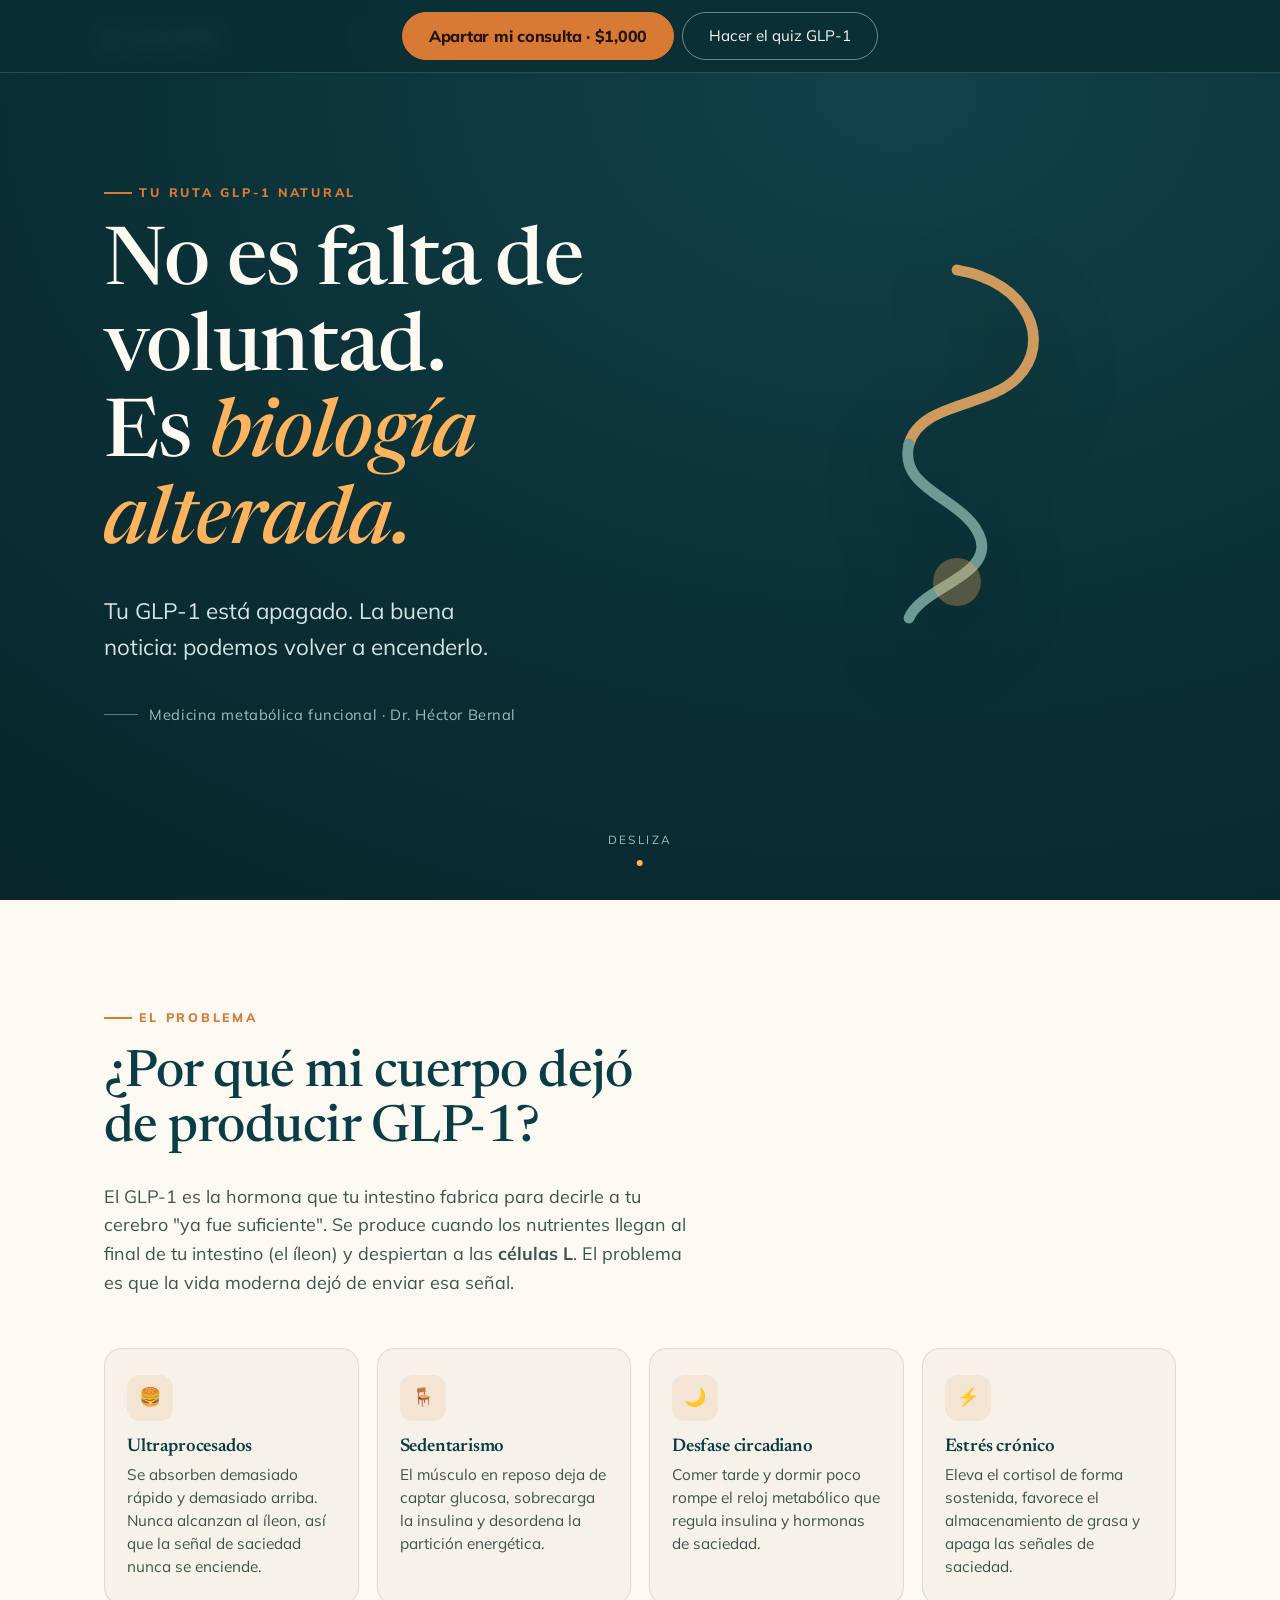
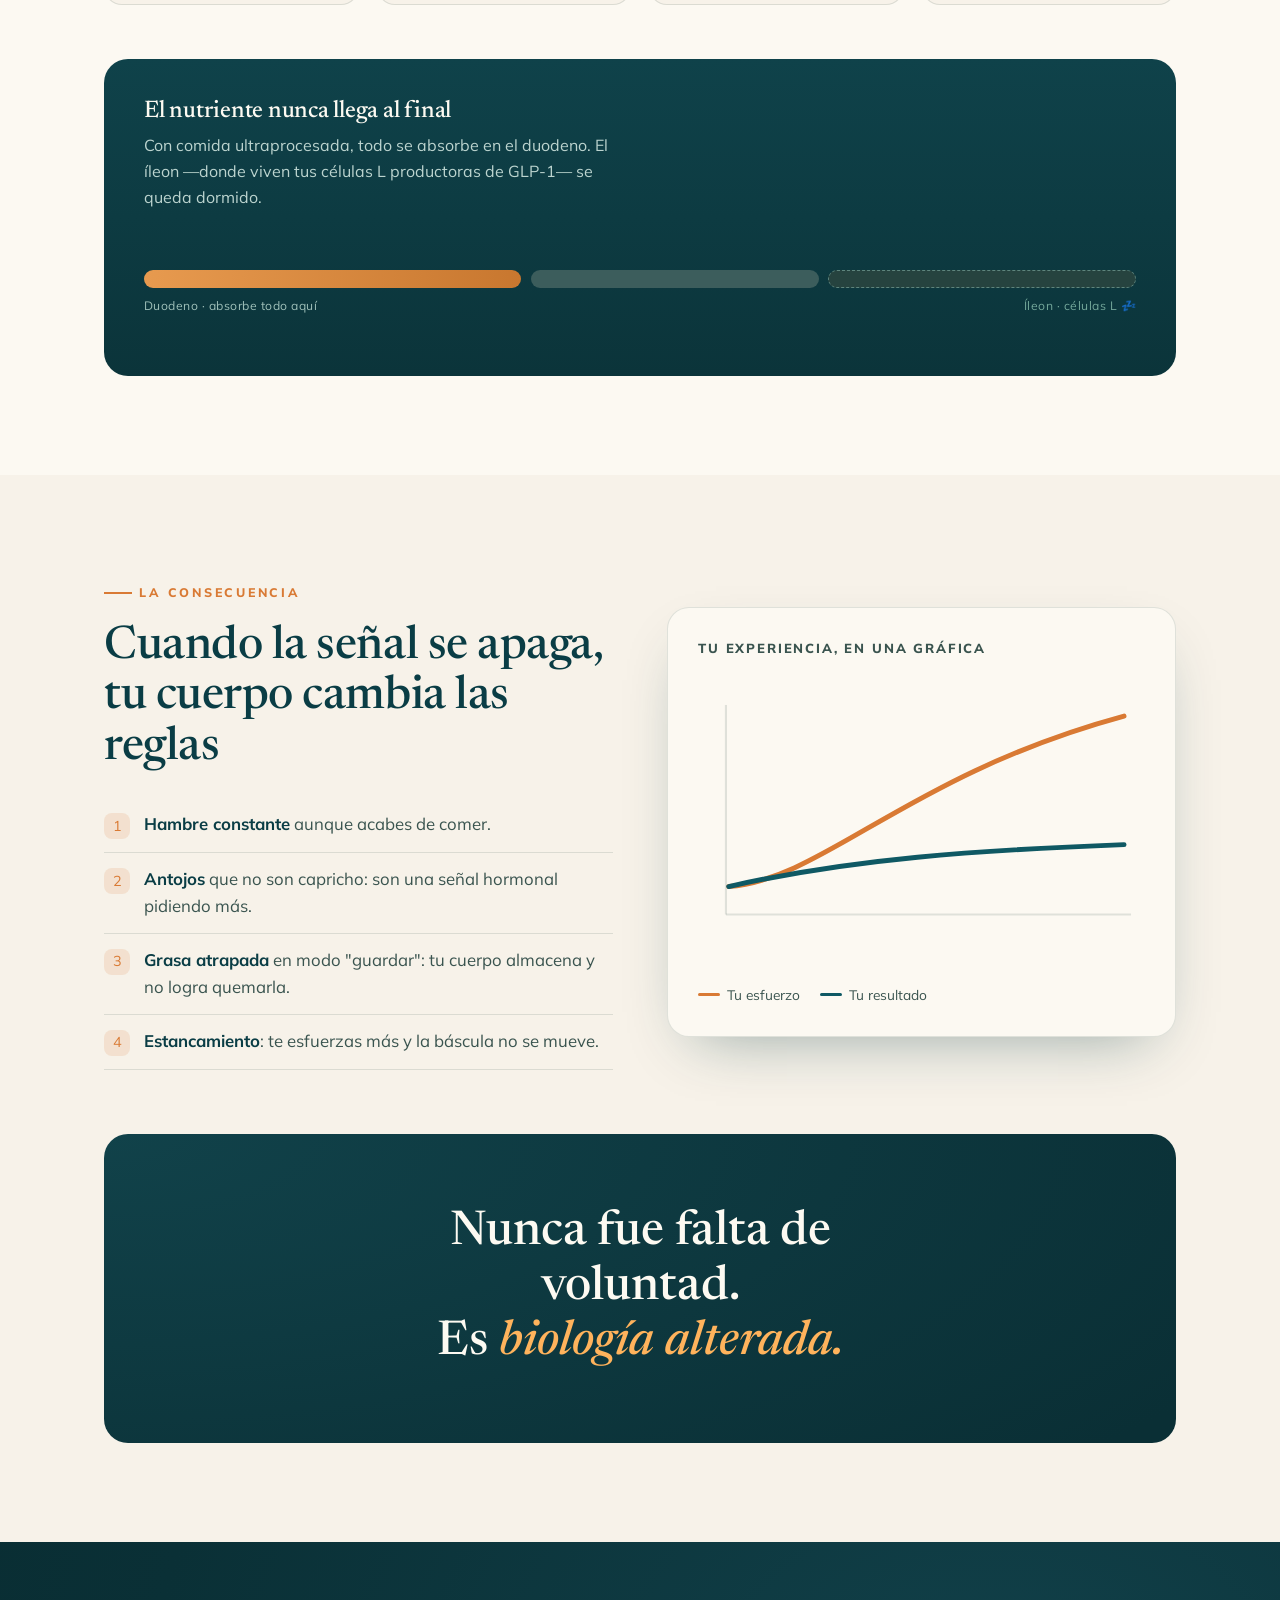
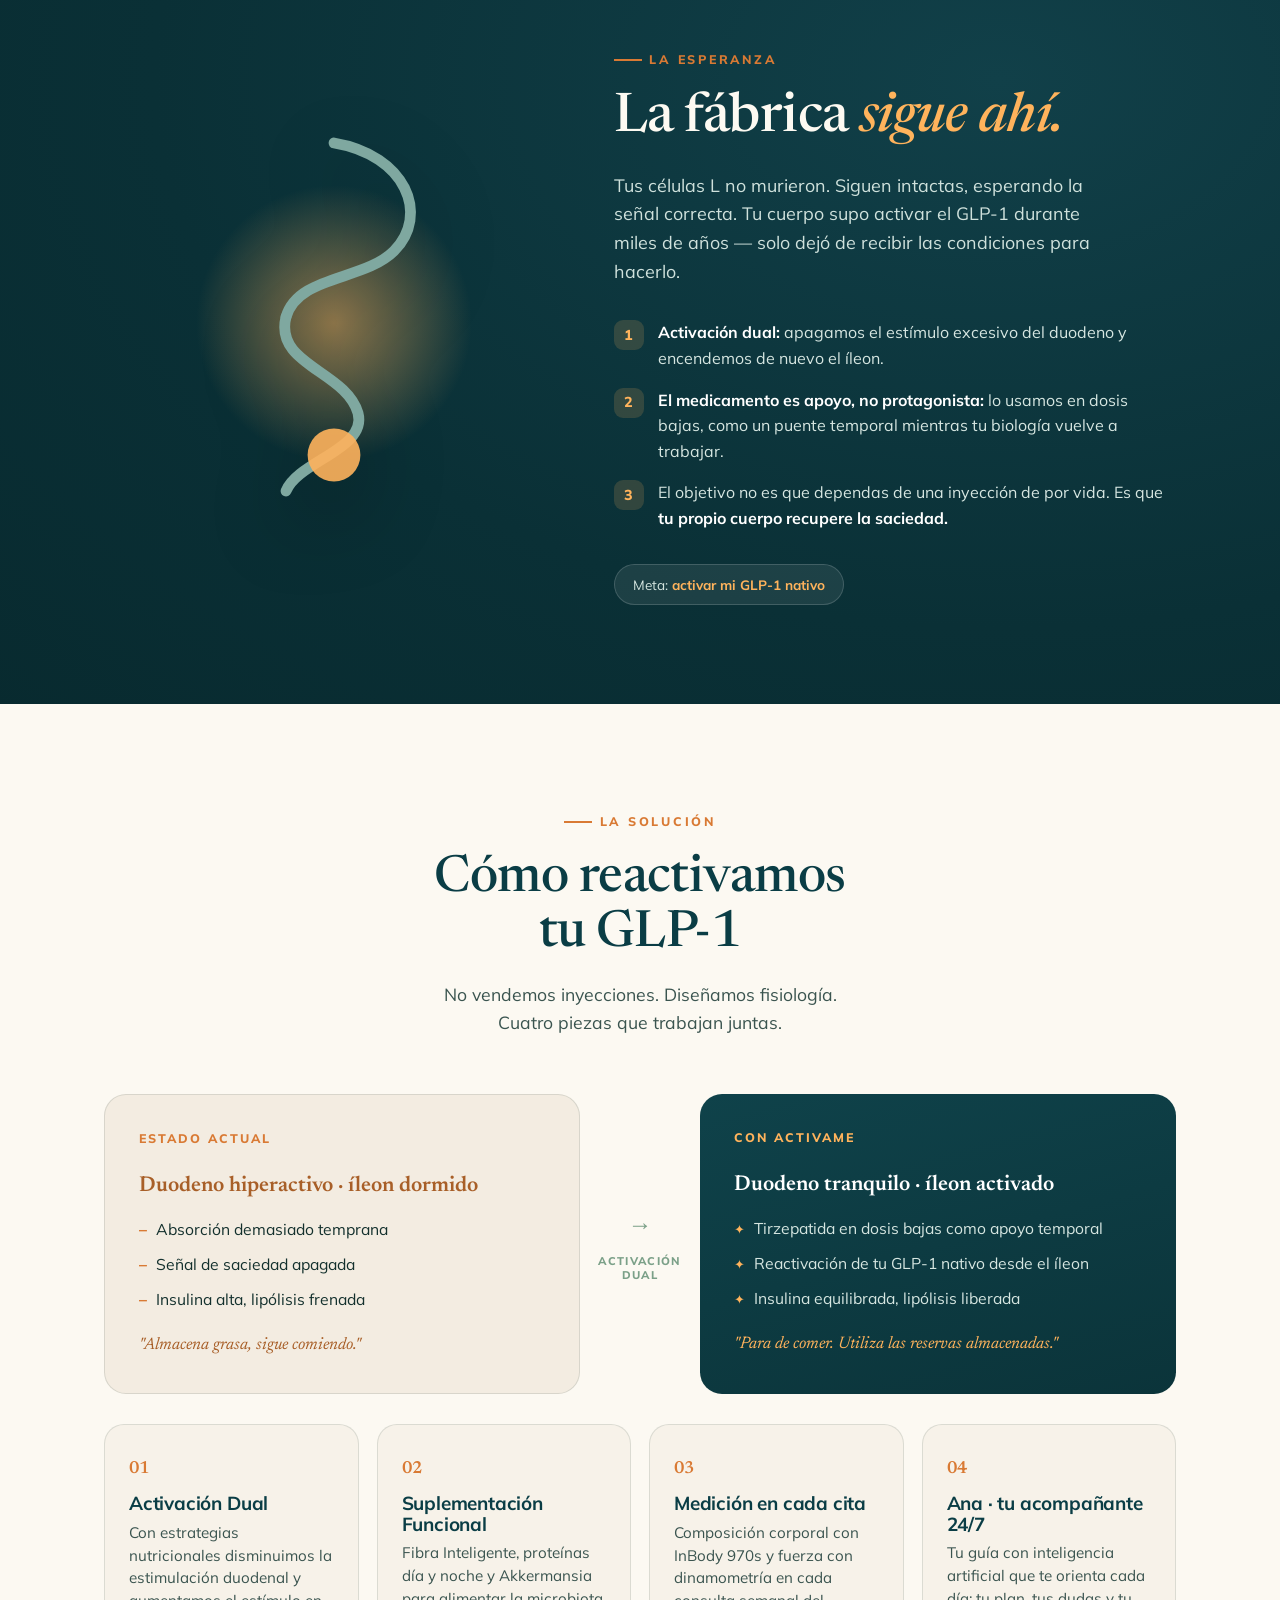
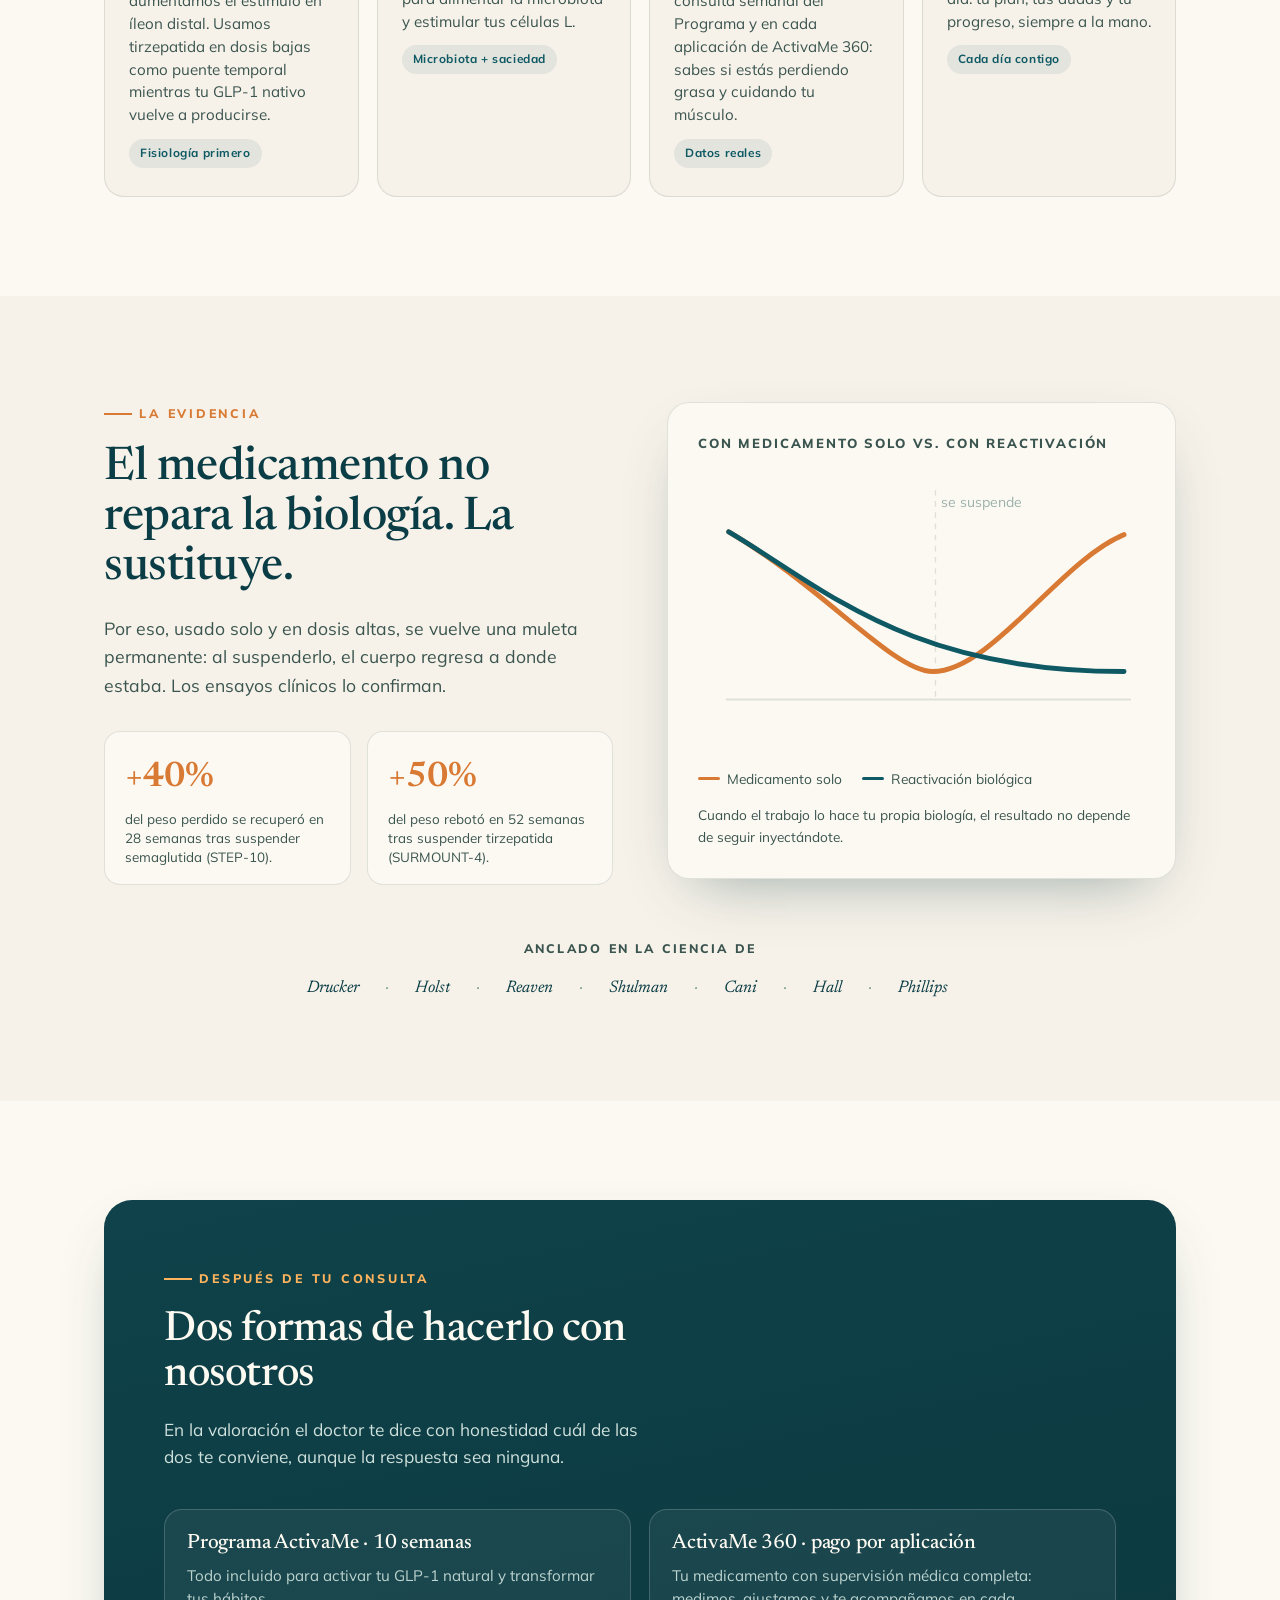
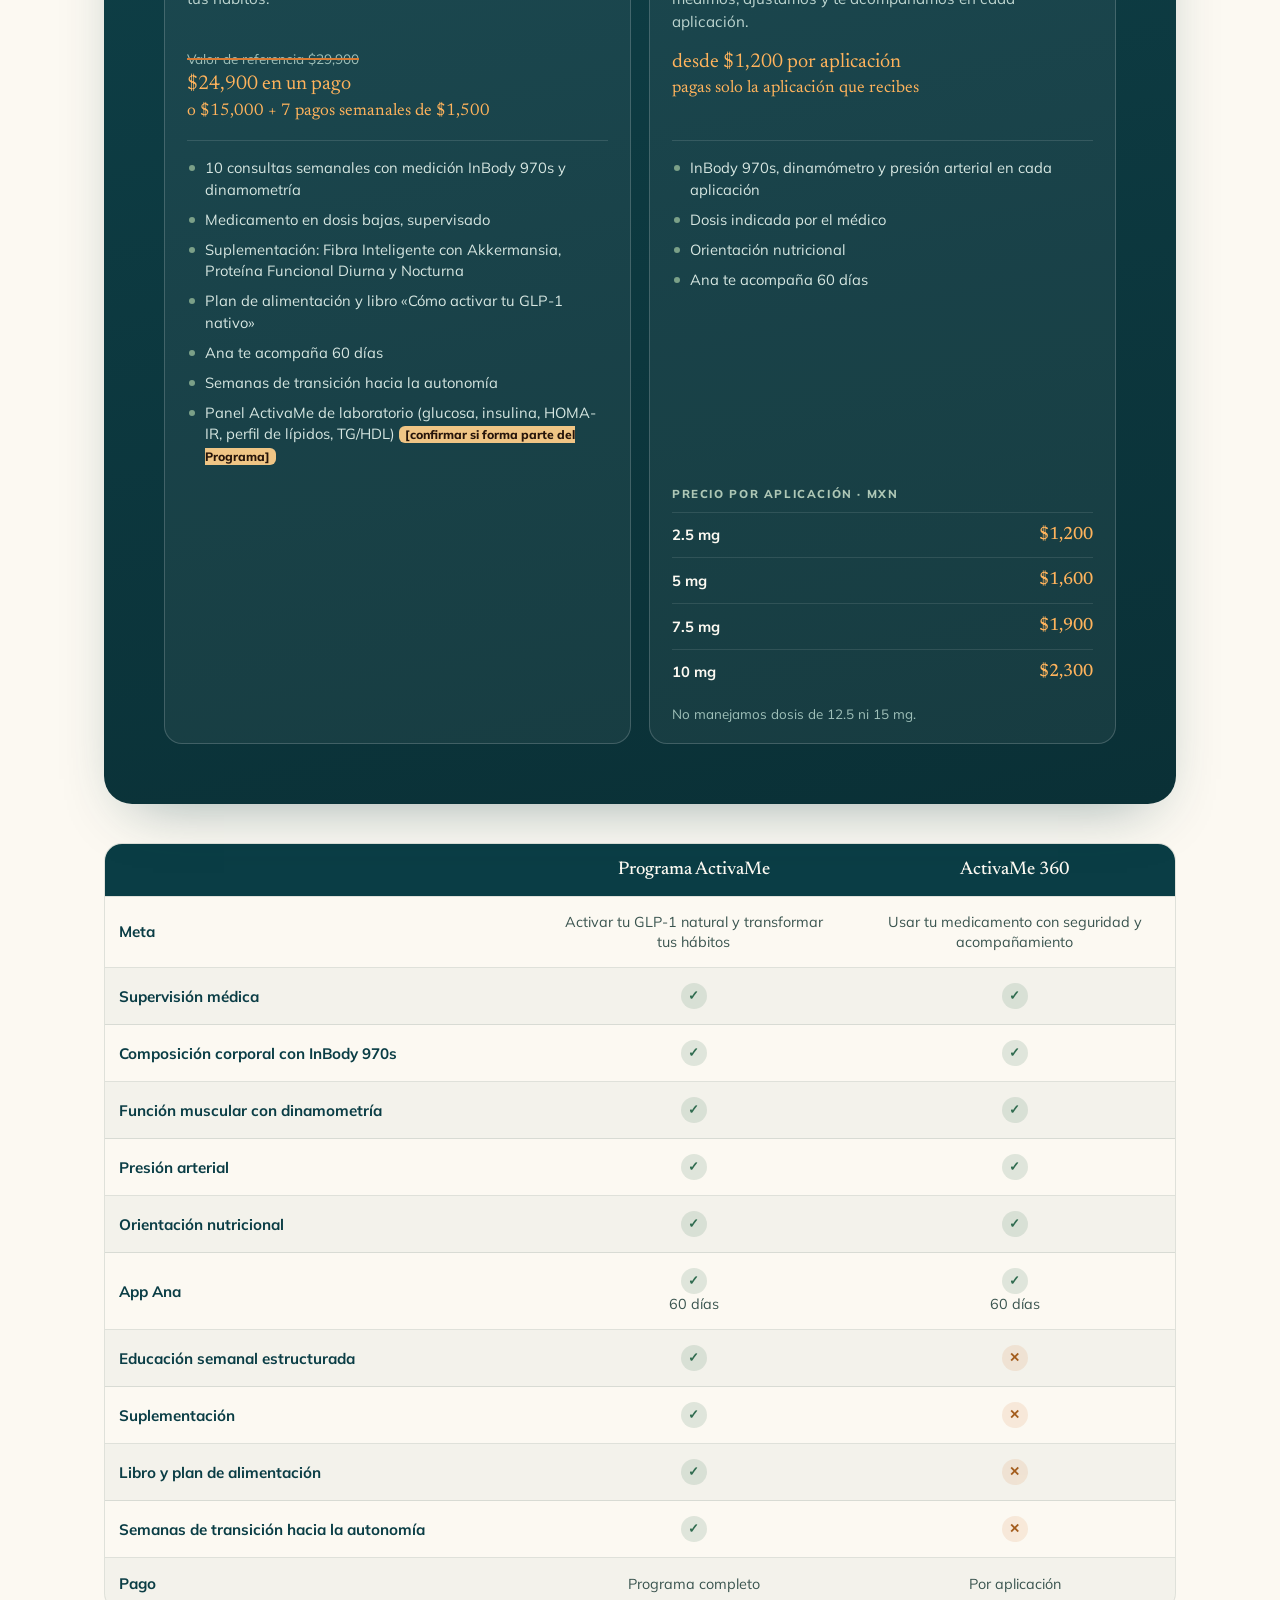
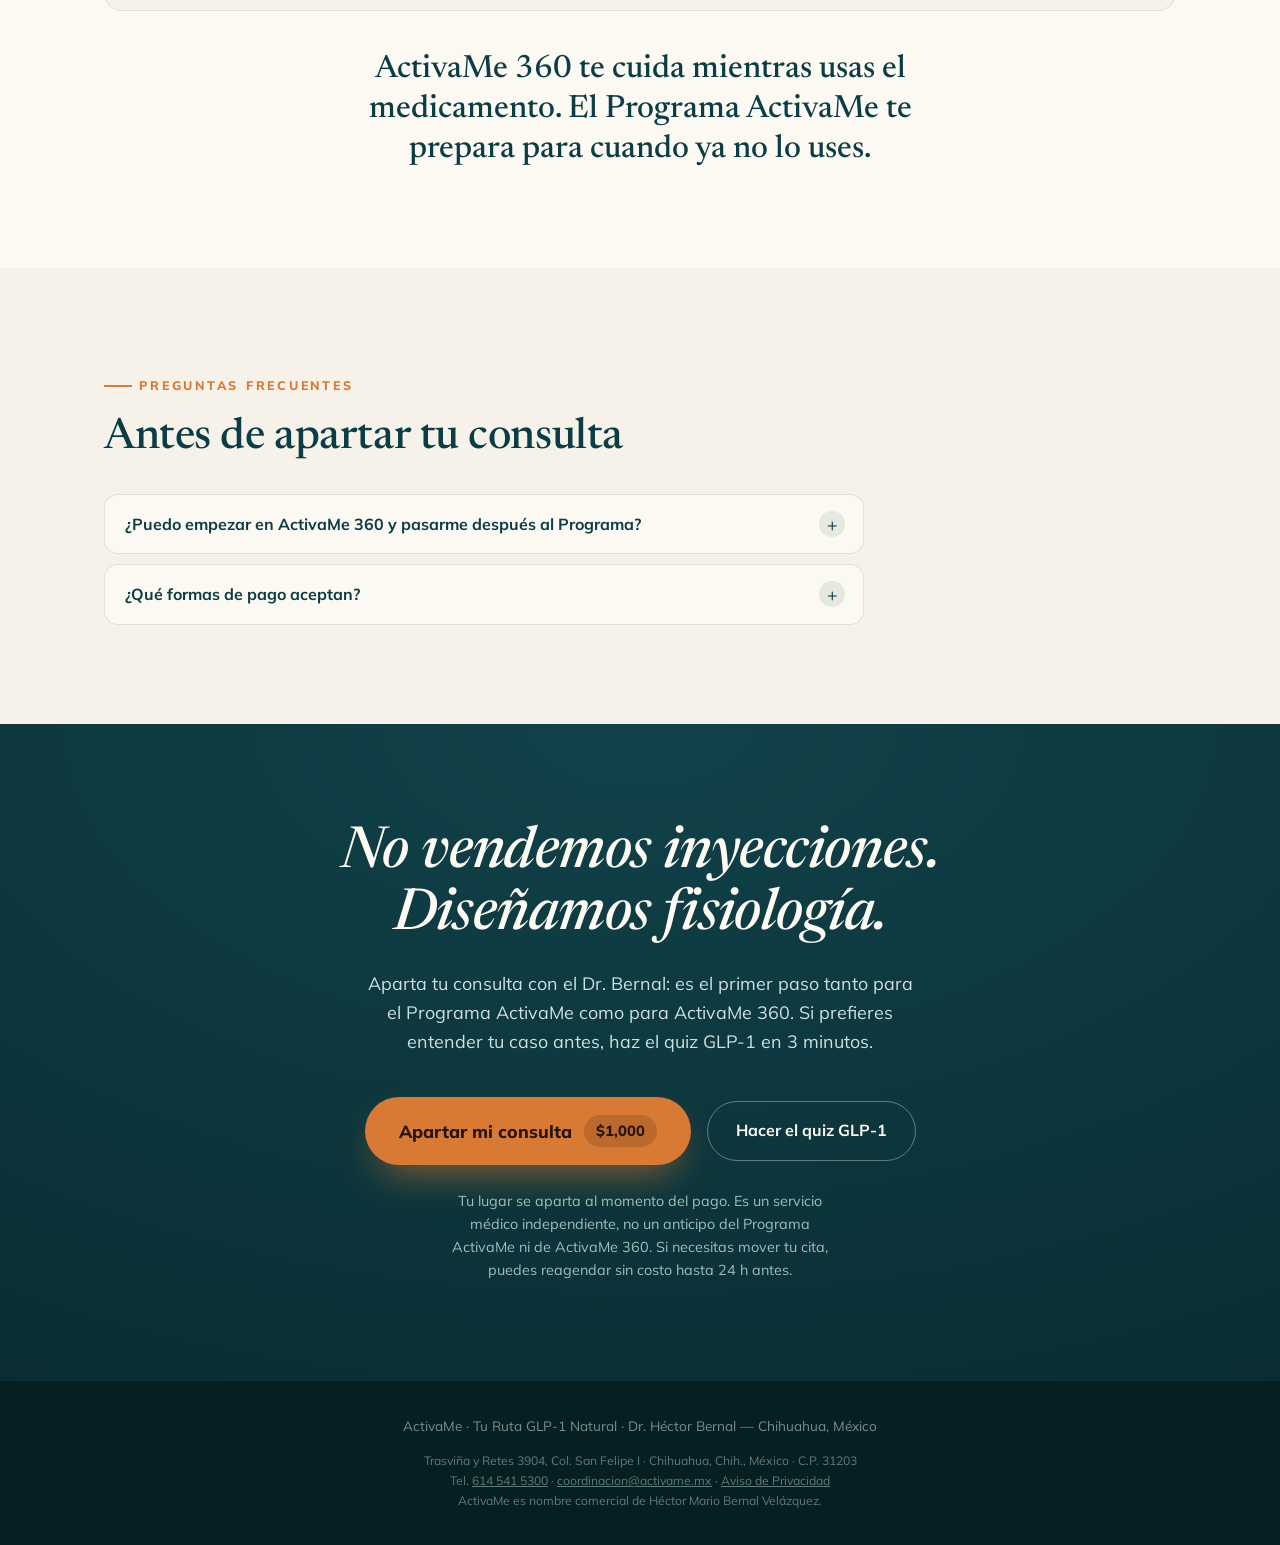
==== consulta/index.html @ c6b2faa6 "Agrega /consulta: landing de pago con las dos formas de hacerlo consulta/index.html es una copia de " ====
<!DOCTYPE html>
<html lang="es-MX">
<head>
<meta charset="UTF-8">
<meta name="viewport" content="width=device-width, initial-scale=1.0">
<title>ActivaMe · Reactiva tu GLP-1 nativo</title>
<meta name="description" content="Tu GLP-1 no está roto, está apagado. Reactivamos tu propia biología de la saciedad con activación dual, suplementación funcional y acompañamiento 24/7.">

<link rel="canonical" href="https://consulta.activame.mx/consulta">

<!-- Open Graph / WhatsApp preview -->
<meta property="og:type" content="website">
<meta property="og:url" content="https://consulta.activame.mx/consulta">
<meta property="og:title" content="ActivaMe · No es falta de voluntad, es biología alterada">
<meta property="og:description" content="Descubre por qué tu cuerpo dejó de producir GLP-1 y cómo reactivarlo. Haz el quiz de 2 minutos y conoce tu patrón metabólico.">
<meta property="og:image" content="https://consulta.activame.mx/og-image.png.png">
<meta property="og:image:width" content="1200">
<meta property="og:image:height" content="630">
<meta property="og:locale" content="es_MX">
<meta name="twitter:card" content="summary_large_image">
<meta name="twitter:title" content="ActivaMe · No es falta de voluntad, es biología alterada">
<meta name="twitter:description" content="Descubre por qué tu cuerpo dejó de producir GLP-1 y cómo reactivarlo.">
<meta name="twitter:image" content="https://consulta.activame.mx/og-image.png.png">

<link rel="preconnect" href="https://fonts.googleapis.com">
<link rel="preconnect" href="https://fonts.gstatic.com" crossorigin>
<!-- Fuentes sin bloquear el primer render (igual que /programa y /programas).
     display=swap + fallback de sistema mientras llegan. -->
<link rel="preload" as="style" href="https://fonts.googleapis.com/css2?family=Newsreader:ital,opsz,wght@0,6..72,400;0,6..72,500;0,6..72,600;1,6..72,400;1,6..72,500&amp;family=Mulish:wght@400;500;600;700;800&amp;display=swap">
<link rel="stylesheet" href="https://fonts.googleapis.com/css2?family=Newsreader:ital,opsz,wght@0,6..72,400;0,6..72,500;0,6..72,600;1,6..72,400;1,6..72,500&amp;family=Mulish:wght@400;500;600;700;800&amp;display=swap" media="print" onload="this.media='all'">
<noscript><link rel="stylesheet" href="https://fonts.googleapis.com/css2?family=Newsreader:ital,opsz,wght@0,6..72,400;0,6..72,500;0,6..72,600;1,6..72,400;1,6..72,500&amp;family=Mulish:wght@400;500;600;700;800&amp;display=swap"></noscript>
<link rel="icon" href="data:image/svg+xml,%3Csvg xmlns='http://www.w3.org/2000/svg' viewBox='0 0 32 32'%3E%3Crect width='32' height='32' rx='8' fill='%230a3d45'/%3E%3Ccircle cx='16' cy='16' r='6' fill='%237ba088'/%3E%3C/svg%3E">
<style>
:root{
  --ink:#13302d;
  --ink-soft:#3a544f;
  --teal:#0F5964;
  --teal-deep:#0a3d45;
  --sage:#7ba088;
  --sage-soft:#aec7b6;
  --cream:#f7f2e9;
  --paper:#fcf9f2;
  --amber:#d97a34;
  --amber-soft:#f0c585;
  --amber-glow:#ffb35c;
  --dim:#9bb0ab;
  --line:rgba(19,48,45,.12);
  --shadow:0 24px 60px -28px rgba(13,61,69,.45);
  --maxw:1120px;
}
*{margin:0;padding:0;box-sizing:border-box}
html{scroll-behavior:smooth}
body{
  font-family:'Mulish',-apple-system,sans-serif;
  background:var(--paper);
  color:var(--ink);
  line-height:1.6;
  font-size:18px;
  -webkit-font-smoothing:antialiased;
  overflow-x:hidden;
}
h1,h2,h3,.display{font-family:'Newsreader',Georgia,serif;font-weight:500;line-height:1.08;letter-spacing:-.01em}
.wrap{max-width:var(--maxw);margin:0 auto;padding:0 24px}
.eyebrow{
  font-size:.78rem;font-weight:800;letter-spacing:.22em;text-transform:uppercase;
  color:var(--amber);display:inline-flex;align-items:center;gap:.6em;margin-bottom:1.2rem;
}
.eyebrow::before{content:"";width:28px;height:2px;background:var(--amber);display:inline-block}
section{position:relative;padding:clamp(70px,11vh,140px) 0}

/* ---------- top bar ---------- */
.topbar{position:absolute;top:0;left:0;right:0;z-index:20;padding:22px 0}
.brand{font-family:'Newsreader',serif;font-weight:600;font-size:1.35rem;color:var(--cream);letter-spacing:-.02em;display:flex;align-items:center;gap:.55rem}
.brand .pin{width:14px;height:14px;border-radius:50% 50% 50% 0;background:var(--sage);transform:rotate(-45deg);box-shadow:0 0 0 4px rgba(123,160,136,.25)}

/* ---------- HERO (module 0) ---------- */
.hero{
  min-height:100vh;display:flex;align-items:center;
  background:radial-gradient(120% 120% at 70% 10%,#11424a 0%,#0a2f35 55%,#08252a 100%);
  color:var(--cream);overflow:hidden;
}
.hero .wrap{display:grid;grid-template-columns:1.15fr .85fr;gap:40px;align-items:center;position:relative;z-index:2}
.hero h1{font-size:clamp(2.7rem,6.4vw,5rem);color:#fdfaf2}
.hero h1 em{font-style:italic;color:var(--amber-glow)}
.hero .lead{margin-top:1.6rem;font-size:clamp(1.05rem,2.2vw,1.4rem);color:#d7e4e0;max-width:30ch;font-weight:400}
.hero .micro{margin-top:2.4rem;font-size:.92rem;letter-spacing:.04em;color:#9fc0b9;display:flex;align-items:center;gap:.7rem}
.hero .micro::before{content:"";width:34px;height:1px;background:#5a8079}
.hero-art{position:relative;height:min(70vh,520px);display:flex;align-items:center;justify-content:center}
.scroll-cue{position:absolute;bottom:34px;left:50%;transform:translateX(-50%);z-index:3;color:#9fc0b9;font-size:.74rem;letter-spacing:.2em;text-transform:uppercase;display:flex;flex-direction:column;align-items:center;gap:10px}
.scroll-cue .dot{width:6px;height:6px;border-radius:50%;background:var(--amber-glow);animation:fall 1.8s ease-in-out infinite}
@keyframes fall{0%{transform:translateY(-6px);opacity:0}40%{opacity:1}100%{transform:translateY(14px);opacity:0}}

/* gut illustration */
.gut{width:100%;max-width:360px;filter:drop-shadow(0 30px 40px rgba(0,0,0,.35))}
.gut .organ{fill:none;stroke:#6f9a93;stroke-width:9;stroke-linecap:round}
.gut .duo{stroke:#cf9a5e}
.glow-node{transform-origin:center}
.lamp{animation:dimpulse 3.4s ease-in-out infinite}
@keyframes dimpulse{0%,100%{opacity:.28}50%{opacity:.5}}

/* ---------- generic reveal ---------- */
.reveal{opacity:0;transform:translateY(28px);transition:opacity .9s cubic-bezier(.2,.7,.2,1),transform .9s cubic-bezier(.2,.7,.2,1);transition-delay:var(--d,0s)}
.reveal.visible{opacity:1;transform:none}

/* ---------- PROBLEMA (module 1) ---------- */
.problema{background:var(--paper)}
.problema h2{font-size:clamp(2rem,4.6vw,3.2rem);max-width:18ch;color:var(--teal-deep)}
.problema .body{margin-top:1.5rem;max-width:54ch;color:var(--ink-soft);font-size:1.12rem}
.causes{margin-top:3.2rem;display:grid;grid-template-columns:repeat(4,1fr);gap:18px}
.cause{background:var(--cream);border:1px solid var(--line);border-radius:18px;padding:26px 22px}
.cause .ic{width:46px;height:46px;border-radius:13px;background:rgba(217,122,52,.12);display:grid;place-items:center;margin-bottom:16px}
.cause h3{font-size:1.15rem;font-weight:600;color:var(--teal-deep);margin-bottom:.4rem}
.cause p{font-size:.96rem;color:var(--ink-soft);line-height:1.5}

/* absorption diagram */
.absorb{margin-top:3.4rem;background:linear-gradient(180deg,#0f424a,#0b343a);border-radius:24px;padding:40px;color:var(--cream);overflow:hidden;position:relative}
.absorb h3{color:#fdfaf2;font-size:1.5rem;margin-bottom:.5rem}
.absorb p{color:#bcd4cf;max-width:48ch;font-size:1rem}
.tract{margin-top:30px;position:relative;height:96px}
.tract .seg{position:absolute;top:30px;height:18px;border-radius:10px}
.tract .duo-seg{left:0;width:38%;background:linear-gradient(90deg,#e79a4f,#c8772f)}
.tract .mid-seg{left:39%;width:29%;background:#3c5d5c}
.tract .ile-seg{left:69%;width:31%;background:#26433f;border:1.5px dashed #5e857d}
.tract .tag{position:absolute;top:58px;font-size:.76rem;line-height:1.25;letter-spacing:.04em;color:#9fc0b9}
.tract .tag-duo{left:0;width:36%;text-align:left}
.tract .tag-ile{right:0;width:34%;text-align:right;color:#74a89b}
.food{position:absolute;top:39px;width:13px;height:13px;border-radius:50%;background:var(--amber-glow);transform:translateY(-50%);box-shadow:0 0 12px var(--amber-glow)}
.absorb.visible .food{animation:absorbMove 2.6s ease-in forwards}
@keyframes absorbMove{0%{left:2%;opacity:1}55%{left:32%;opacity:1}75%{left:36%;opacity:.2;transform:translateY(-50%) scale(.4)}100%{left:36%;opacity:0}}
.ile-label{position:absolute;right:0;top:-6px;font-size:.8rem;color:#74a89b}

/* ---------- CONSECUENCIA (module 2) ---------- */
.consecuencia{background:var(--cream)}
.cons-grid{display:grid;grid-template-columns:1fr 1fr;gap:54px;align-items:center}
.cons-list{list-style:none;margin-top:1.6rem}
.cons-list li{display:flex;gap:14px;padding:13px 0;border-bottom:1px solid var(--line);font-size:1.05rem;color:var(--ink-soft)}
.cons-list li b{color:var(--teal-deep);font-weight:700}
.cons-list .mk{flex:0 0 26px;height:26px;border-radius:8px;background:rgba(217,122,52,.14);color:var(--amber);display:grid;place-items:center;font-size:.9rem;margin-top:2px}
.chart-card{background:var(--paper);border:1px solid var(--line);border-radius:22px;padding:30px;box-shadow:var(--shadow)}
.chart-card .ct{font-size:.82rem;letter-spacing:.14em;text-transform:uppercase;color:var(--ink-soft);font-weight:800;margin-bottom:18px}
.legend{display:flex;gap:20px;margin-top:18px;font-size:.86rem}
.legend span{display:flex;align-items:center;gap:7px;color:var(--ink-soft)}
.legend i{width:22px;height:3px;border-radius:2px;display:inline-block}
.path-effort,.path-result{fill:none;stroke-width:3.5;stroke-linecap:round}
.path-effort{stroke:var(--amber)}
.path-result{stroke:var(--teal)}
.draw{stroke-dasharray:520;stroke-dashoffset:520;transition:stroke-dashoffset 1.8s ease}
.visible .draw{stroke-dashoffset:0}
.banner{margin-top:0}
.banner-quote{
  background:radial-gradient(120% 160% at 0% 0%,#11424a,#0a2f35);
  color:#fdfaf2;border-radius:24px;padding:clamp(40px,7vw,72px);text-align:center;margin-top:64px;
}
.banner-quote p{font-family:'Newsreader',serif;font-size:clamp(1.7rem,4.4vw,3rem);font-weight:500;line-height:1.15;max-width:20ch;margin:0 auto}
.banner-quote em{color:var(--amber-glow);font-style:italic}

/* ---------- ESPERANZA (module 3) ---------- */
.esperanza{background:radial-gradient(110% 120% at 78% 18%,#114049 0%,#0a3036 60%,#082a2f 100%);color:var(--cream);overflow:hidden}
.esp-grid{display:grid;grid-template-columns:.9fr 1.1fr;gap:50px;align-items:center}
.esperanza h2{font-size:clamp(2.1rem,5vw,3.4rem);color:#fdfaf2}
.esperanza h2 em{font-style:italic;color:var(--amber-glow)}
.esperanza .p{margin-top:1.4rem;color:#cfe1dc;font-size:1.12rem;max-width:44ch}
.esp-points{margin-top:2.2rem;display:flex;flex-direction:column;gap:16px}
.esp-point{display:flex;gap:14px;align-items:flex-start}
.esp-point .n{flex:0 0 30px;height:30px;border-radius:9px;background:rgba(255,179,92,.16);color:var(--amber-glow);font-weight:800;display:grid;place-items:center;font-size:.9rem}
.esp-point p{color:#dcebe;color:#d6e6e1;font-size:1rem}
.esp-point b{color:#fff}
.lamp-art{position:relative;display:flex;align-items:center;justify-content:center;height:min(58vh,460px)}
.lamp-art .halo{position:absolute;width:300px;height:300px;border-radius:50%;background:radial-gradient(circle,rgba(255,179,92,.55),rgba(255,179,92,0) 65%);opacity:0;transition:opacity 1.6s ease,transform 1.6s ease;transform:scale(.6)}
.esperanza.visible .lamp-art .halo{opacity:1;transform:scale(1)}
.esperanza.visible .gut .lamp{animation:brightpulse 2.6s ease-in-out infinite}
.esperanza .gut .organ{stroke:#7fa8a0}
@keyframes brightpulse{0%,100%{opacity:.7;filter:drop-shadow(0 0 6px var(--amber-glow))}50%{opacity:1;filter:drop-shadow(0 0 20px var(--amber-glow))}}
.tag-dual{display:inline-block;margin-top:2rem;background:rgba(255,255,255,.08);border:1px solid rgba(255,255,255,.16);border-radius:999px;padding:9px 18px;font-size:.85rem;color:#d6e6e1}
.tag-dual b{color:var(--amber-glow)}

/* ---------- SOLUCION (module 4) ---------- */
.solucion{background:var(--paper)}
.sol-head{text-align:center;max-width:40ch;margin:0 auto}
.solucion h2{font-size:clamp(2rem,4.8vw,3.2rem);color:var(--teal-deep)}
.solucion .sub{margin-top:1.1rem;color:var(--ink-soft);font-size:1.1rem}

/* dual panel */
.dual{margin-top:3.6rem;display:grid;grid-template-columns:1fr auto 1fr;gap:18px;align-items:stretch}
.panel{border-radius:22px;padding:34px;position:relative;overflow:hidden}
.panel .state{font-size:.78rem;letter-spacing:.16em;text-transform:uppercase;font-weight:800;margin-bottom:20px}
.panel h4{font-family:'Newsreader',serif;font-size:1.35rem;font-weight:600;margin-bottom:6px}
.panel ul{list-style:none;margin-top:14px;display:flex;flex-direction:column;gap:10px}
.panel li{font-size:.98rem;display:flex;gap:9px;align-items:flex-start}
.panel.now{background:#f3ece1;border:1px solid var(--line)}
.panel.now .state{color:var(--amber)}
.panel.now h4{color:#a85f28}
.panel.now li::before{content:"–";color:var(--amber);font-weight:800}
.panel.now .result{margin-top:20px;font-family:'Newsreader',serif;font-style:italic;font-size:1.05rem;color:#a85f28}
.panel.act{background:linear-gradient(165deg,#0f424a,#0b343a);color:var(--cream)}
.panel.act .state{color:var(--amber-glow)}
.panel.act h4{color:#fff}
.panel.act li{color:#d6e6e1}
.panel.act li::before{content:"✦";color:var(--amber-glow);font-size:.8rem;margin-top:3px}
.panel.act .result{margin-top:20px;font-family:'Newsreader',serif;font-style:italic;font-size:1.05rem;color:var(--amber-glow)}
.bridge{display:flex;flex-direction:column;align-items:center;justify-content:center;gap:10px;min-width:84px}
.bridge .arrow{font-size:1.5rem;color:var(--sage)}
.bridge .lbl{writing-mode:horizontal-tb;font-size:.7rem;letter-spacing:.12em;text-transform:uppercase;color:var(--sage);font-weight:800;text-align:center;line-height:1.3}

/* 4 pillars */
.pillars{margin-top:30px;display:grid;grid-template-columns:repeat(4,1fr);gap:18px}
.pillar{background:var(--cream);border:1px solid var(--line);border-radius:20px;padding:28px 24px;transition:transform .4s ease,box-shadow .4s ease}
.pillar:hover{transform:translateY(-6px);box-shadow:var(--shadow)}
.pillar .num{font-family:'Newsreader',serif;font-size:1.1rem;color:var(--amber);font-weight:600}
.pillar h3{font-size:1.18rem;font-weight:700;color:var(--teal-deep);margin:10px 0 8px;font-family:'Mulish',sans-serif}
.pillar p{font-size:.95rem;color:var(--ink-soft);line-height:1.5}
.pillar .chip{display:inline-block;margin-top:12px;font-size:.74rem;font-weight:700;letter-spacing:.05em;color:var(--teal);background:rgba(15,89,100,.09);border-radius:999px;padding:5px 11px}

/* ---------- EVIDENCIA (module 5) ---------- */
.evidencia{background:var(--cream)}
.ev-grid{display:grid;grid-template-columns:1fr 1fr;gap:54px;align-items:center}
.evidencia h2{font-size:clamp(1.9rem,4.4vw,2.9rem);color:var(--teal-deep);max-width:16ch}
.ev-lead{margin-top:1.3rem;color:var(--ink-soft);font-size:1.1rem;max-width:50ch}
.stats{margin-top:2rem;display:flex;gap:16px;flex-wrap:wrap}
.stat{background:var(--paper);border:1px solid var(--line);border-radius:16px;padding:18px 20px;flex:1;min-width:150px}
.stat .big{font-family:'Newsreader',serif;font-size:2.2rem;font-weight:600;color:var(--amber)}
.stat .lab{font-size:.84rem;color:var(--ink-soft);line-height:1.4;margin-top:4px}
.rebound-card{background:var(--paper);border:1px solid var(--line);border-radius:22px;padding:30px;box-shadow:var(--shadow)}
.rebound-card .ct{font-size:.82rem;letter-spacing:.14em;text-transform:uppercase;color:var(--ink-soft);font-weight:800;margin-bottom:8px}
.rebound-card .note{font-size:.85rem;color:var(--ink-soft);margin-top:14px}
.pillars-sci{margin-top:54px;text-align:center}
.pillars-sci .lbl{font-size:.78rem;letter-spacing:.18em;text-transform:uppercase;color:var(--ink-soft);font-weight:800;margin-bottom:16px}
.names{display:flex;flex-wrap:wrap;gap:10px 26px;justify-content:center}
.names span{font-family:'Newsreader',serif;font-style:italic;font-size:1.05rem;color:var(--teal-deep)}
.names span::after{content:"·";margin-left:26px;color:var(--sage)}
.names span:last-child::after{content:""}

/* ---------- OFERTA (module 5.5) ---------- */
.oferta{background:var(--paper)}
.oferta-card{
  background:linear-gradient(168deg,#0f424a,#0a3036);
  border-radius:28px;padding:clamp(34px,5vw,60px);color:var(--cream);
  box-shadow:var(--shadow);position:relative;overflow:hidden;
}
.oferta-card::before{content:"";position:absolute;top:-40%;right:-10%;width:340px;height:340px;border-radius:50%;background:radial-gradient(circle,rgba(255,179,92,.16),transparent 65%)}
.oferta-head{position:relative;z-index:2;max-width:46ch}
.oferta-head .eyebrow{color:var(--amber-glow)}
.oferta-head .eyebrow::before{background:var(--amber-glow)}
.oferta-card h2{font-size:clamp(1.7rem,4vw,2.6rem);color:#fdfaf2}
.oferta-card .tagline{margin-top:1.1rem;color:#cfe1dc;font-size:1.08rem}
/* Dos formas de hacerlo: tarjetas con la misma estructura que las del hero
   de /programas. Lado a lado comparten filas con subgrid (título,
   descripción, precio, lista, extra) para que cada bloque quede alineado
   con su par. */
.opts{position:relative;z-index:2;margin-top:2.4rem;display:grid;gap:16px}
.opt{display:flex;flex-direction:column;background:rgba(255,255,255,.055);border:1px solid rgba(255,255,255,.18);border-radius:18px;padding:22px 22px 20px}
.opt h3{font-size:1.3rem;color:#fdfaf2;line-height:1.2}
.opt .opt-desc{margin-top:.5rem;font-size:.95rem;color:#bcd4cf;line-height:1.5}
.opt .opt-price{margin-top:1rem;font-family:'Newsreader',serif;font-size:1.25rem;color:var(--amber-glow);line-height:1.25}
.opt .opt-price-sub{display:block;margin-top:.2rem;font-size:.85em;line-height:1.3}
.opt .opt-ref{display:block;margin-bottom:.35rem;font-family:'Mulish',sans-serif;font-size:.85rem;color:#9fc0b9;text-decoration:line-through;text-decoration-color:var(--amber);text-decoration-thickness:2px}
.opt-list{list-style:none;margin-top:1.1rem;padding-top:1rem;border-top:1px solid rgba(255,255,255,.12);display:grid;gap:.55rem;align-content:start}
.opt-list li{font-size:.92rem;color:#d6e6e1;line-height:1.45;padding-left:18px;position:relative}
.opt-list li::before{content:"";position:absolute;left:2px;top:.55em;width:6px;height:6px;border-radius:50%;background:var(--sage)}
.confirmar{font-size:.76rem;font-weight:800;color:#26140a;background:var(--amber-soft);border-radius:6px;padding:1px 6px}
.opt-dosis{margin-top:1.2rem}
.opt-dosis table{width:100%;border-collapse:collapse}
.opt-dosis caption{text-align:left;padding-bottom:.5rem;font-size:.72rem;font-weight:800;letter-spacing:.14em;text-transform:uppercase;color:var(--sage-soft)}
.opt-dosis th,.opt-dosis td{padding:8px 0;border-top:1px solid rgba(255,255,255,.1);text-align:left;font-size:.92rem;font-weight:700;color:#fdfaf2}
.opt-dosis td{text-align:right;font-family:'Newsreader',serif;font-weight:500;font-size:1.12rem;color:var(--amber-glow)}
.opt-dosis .nota{margin-top:.6rem;font-size:.84rem;color:#9fc0b9;line-height:1.45}
@media(min-width:768px){ .opts{grid-template-columns:1fr 1fr;gap:18px} }
@supports (grid-template-rows:subgrid){
  @media(min-width:768px){
    .opts{row-gap:0}
    .opt{display:grid;grid-row:span 5;grid-template-rows:subgrid;row-gap:0}
  }
}
.sr{position:absolute;width:1px;height:1px;padding:0;margin:-1px;overflow:hidden;clip:rect(0,0,0,0);white-space:nowrap;border:0}
/* Comparativa: misma tabla que /programas, sin la cascada ni el pop. */
.cmp-box{margin-top:2.4rem;overflow-x:auto;-webkit-overflow-scrolling:touch;border-radius:18px;border:1px solid var(--line);background:var(--paper)}
.cmp{width:100%;border-collapse:collapse;table-layout:fixed;min-width:300px}
.cmp col.c1{width:40%}
.cmp th,.cmp td{padding:12px 8px;border-top:1px solid var(--line);vertical-align:middle;font-size:.88rem;line-height:1.4}
.cmp thead th{border-top:0;background:var(--teal-deep);color:#fdfaf2;font-family:'Newsreader',serif;font-weight:500;font-size:.95rem;text-align:center;line-height:1.2}
.cmp tbody th{text-align:left;padding-left:14px;font-weight:700;color:var(--teal-deep)}
.cmp td{text-align:center;color:var(--ink-soft)}
.cmp td.txt{font-size:.82rem;overflow-wrap:break-word}
.cmp tbody tr:nth-child(even){background:rgba(123,160,136,.07)}
.si,.no{display:inline-grid;place-items:center;width:26px;height:26px;border-radius:50%;font-size:.8rem;font-weight:800}
.si{background:rgba(123,160,136,.22);color:#2f6b4f}
.no{background:rgba(217,122,52,.13);color:#a35c1c}
.cmp-cierre{
  margin:2.4rem auto 0;text-align:center;max-width:32ch;
  font-family:'Newsreader',serif;font-weight:500;color:var(--teal-deep);
  font-size:clamp(1.4rem,4.4vw,2rem);line-height:1.25;
}
@media(min-width:768px){
  .cmp th,.cmp td{padding:15px 20px;font-size:.95rem}
  .cmp td.txt{font-size:.9rem}
  .cmp thead th{font-size:1.15rem}
}

/* ---------- FAQ (details/summary nativo, igual que /programas) ---------- */
.faq{background:var(--cream)}
.faq h2{font-size:clamp(1.9rem,4.4vw,2.7rem);color:var(--teal-deep)}
.faq-list{margin-top:2rem;display:grid;gap:10px;max-width:760px}
.faq details{background:var(--paper);border:1px solid var(--line);border-radius:14px;overflow:hidden}
.faq details[open]{border-color:rgba(123,160,136,.5)}
.faq summary{
  cursor:pointer;list-style:none;padding:18px 48px 18px 20px;position:relative;
  font-weight:700;font-size:1rem;color:var(--teal-deep);line-height:1.4;
}
.faq summary::-webkit-details-marker{display:none}
.faq summary::after{
  content:"+";position:absolute;right:18px;top:50%;transform:translateY(-50%);
  width:26px;height:26px;border-radius:50%;background:rgba(123,160,136,.18);
  color:var(--teal-deep);display:grid;place-items:center;font-size:1.1rem;font-weight:400;
}
.faq details[open] summary::after{content:"–"}
.faq summary:focus-visible{outline:3px solid var(--amber);outline-offset:-3px}
.faq-a{padding:0 20px 20px;font-size:.95rem;color:var(--ink-soft);line-height:1.6}

/* ---------- ACCION (module 6) ---------- */
.accion{background:radial-gradient(120% 130% at 50% 0%,#11424a,#082a2f);color:var(--cream);text-align:center}
.accion h2{font-family:'Newsreader',serif;font-size:clamp(2rem,5.4vw,3.6rem);color:#fdfaf2;font-style:italic;max-width:18ch;margin:0 auto}
.accion .sub{margin-top:1.4rem;color:#cfe1dc;font-size:1.12rem;max-width:50ch;margin-left:auto;margin-right:auto}
.cta-group{margin-top:2.6rem;display:flex;flex-wrap:wrap;gap:16px;justify-content:center;align-items:center}
.cta{display:inline-flex;align-items:center;gap:12px;background:var(--amber);color:#26140a;font-weight:800;font-size:1.1rem;padding:18px 34px;border-radius:999px;text-decoration:none;box-shadow:0 18px 40px -14px rgba(217,122,52,.7);transition:transform .3s ease,box-shadow .3s ease}
.cta:hover{transform:translateY(-3px);box-shadow:0 24px 50px -14px rgba(217,122,52,.85)}
.cta .price{background:rgba(38,20,10,.16);border-radius:999px;padding:4px 12px;font-size:.92rem}
.cta-secondary{display:inline-flex;align-items:center;gap:10px;background:transparent;color:#fdfaf2;font-weight:700;font-size:1rem;padding:16px 28px;border-radius:999px;text-decoration:none;border:1.5px solid rgba(255,255,255,.35);transition:border-color .3s ease,background .3s ease}
.cta-secondary:hover{border-color:var(--amber-glow);background:rgba(255,255,255,.05)}
.cta-secondary .price{color:#9fc0b9;font-size:.9rem;font-weight:600}
.accion .fine{margin-top:1.6rem;font-size:.9rem;color:#9fc0b9;max-width:44ch;margin-left:auto;margin-right:auto}
footer{background:#071f23;color:#6f938c;text-align:center;padding:34px 24px;font-size:.85rem}

/* ---------- STICKY CTA BAR ---------- */
/* Reserva de scroll para que la barra inferior nunca tape el footer.
   Va en <body> (no en <main>) porque el footer vive fuera de <main>:
   padding en <main> solo separaria accion/footer, no liberaria la barra. */
body.has-sticky-bottom{padding-bottom:var(--sticky-h,72px)}

#ctaSentinel{position:absolute;top:240px;left:0;width:1px;height:1px;pointer-events:none}

.sticky-cta{
  position:fixed;left:0;right:0;z-index:90; /* quiz-overlay = 100, siempre por debajo */
  display:flex;justify-content:center;
  padding:12px 16px;
  background:rgba(10,47,53,.92);
  -webkit-backdrop-filter:blur(8px);backdrop-filter:blur(8px);
  opacity:0;pointer-events:none;
  transition:opacity .18s ease-out,transform .18s ease-out;
}
.sticky-cta[data-pos="bottom"]{
  bottom:0;border-top:1px solid rgba(255,255,255,.14);
  transform:translateY(10px);
  padding-bottom:calc(12px + env(safe-area-inset-bottom));
}
.sticky-cta[data-pos="top"]{
  top:0;border-bottom:1px solid rgba(255,255,255,.14);
  transform:translateY(-10px);
}
.sticky-cta.is-visible{opacity:1;pointer-events:auto;transform:translateY(0)}
.sticky-cta__inner{
  display:flex;flex-wrap:nowrap;align-items:stretch;gap:8px;
  width:100%;max-width:var(--maxw);
}
.sticky-cta__btn{
  display:inline-flex;align-items:center;justify-content:center;
  min-height:48px;padding:0 16px;border-radius:999px;
  text-decoration:none;line-height:1.15;white-space:nowrap;
  transition:transform .18s ease-out,border-color .18s ease-out,background .18s ease-out;
}
.sticky-cta__btn--primary{
  flex:0 0 62%;
  background:var(--amber);color:#26140a;
  font-weight:800;font-size:.95rem;letter-spacing:-.015em;
  padding:0 12px;
  border:1px solid var(--amber);
}
.sticky-cta__btn--secondary{
  flex:1 1 auto;min-width:0;
  background:transparent;color:#fdfaf2;
  font-weight:400;font-size:.9rem;
  padding:0 12px;
  border:1px solid rgba(255,255,255,.42);
}
.sticky-cta__btn--primary:hover{transform:translateY(-1px)}
.sticky-cta__btn--secondary:hover{border-color:var(--amber-glow);background:rgba(255,255,255,.06)}
.sticky-cta__btn:focus-visible{outline:3px solid var(--amber-glow);outline-offset:3px}
.sticky-cta__short{display:none}
/* .is-compact / .is-tight las pone el JS midiendo, en dos escalones:
   1) el secundario abrevia a "Quiz GLP-1"; 2) si aun no cabe, baja el cuerpo. */
.sticky-cta.is-compact .sticky-cta__long{display:none}
.sticky-cta.is-compact .sticky-cta__short{display:inline}
.sticky-cta.is-tight .sticky-cta__btn{padding:0 9px}
.sticky-cta.is-tight .sticky-cta__btn--primary{font-size:.8rem;letter-spacing:-.02em}
.sticky-cta.is-tight .sticky-cta__btn--secondary{font-size:.78rem}

@media(min-width:768px){
  .sticky-cta__inner{justify-content:center}
  .sticky-cta__btn{padding:0 26px}
  .sticky-cta__btn--primary{flex:0 0 auto;font-size:1rem}
  .sticky-cta__btn--secondary{flex:0 0 auto;font-size:.95rem}
}
/* Fallback sin JS: en pantallas angostas el secundario abrevia en vez de cortarse.
   Con JS activo, .is-compact decide midiendo de verdad (ver fitSecondary). */
@media(max-width:420px){
  .sticky-cta__long{display:none}
  .sticky-cta__short{display:inline}
}
@media(min-width:421px){
  .sticky-cta__long{display:inline}
}

/* ---------- responsive ---------- */
@media(max-width:880px){
  body{font-size:17px}
  .hero .wrap{grid-template-columns:1fr;gap:10px;padding-top:90px;padding-bottom:60px}
  .hero-art{height:300px;order:-1}
  .hero .lead{max-width:none}
  .causes{grid-template-columns:1fr 1fr}
  .cons-grid,.esp-grid,.ev-grid{grid-template-columns:1fr;gap:36px}
  .dual{grid-template-columns:1fr}
  .bridge{flex-direction:row;padding:6px 0}
  .bridge .arrow{transform:rotate(90deg)}
  .pillars{grid-template-columns:1fr 1fr}
}
@media(max-width:520px){
  .causes,.pillars{grid-template-columns:1fr}
  section{padding:60px 0}
}
@media(prefers-reduced-motion:reduce){
  .reveal{transition:none;opacity:1;transform:none}
  .draw{transition:none;stroke-dashoffset:0}
  .sticky-cta{transition:none}
  .sticky-cta[data-pos="bottom"],.sticky-cta[data-pos="top"]{transform:none}
  *{animation:none!important}
}

/* ---------- QUIZ OVERLAY ---------- */
.quiz-overlay{position:fixed;inset:0;z-index:100;background:rgba(8,37,42,.72);backdrop-filter:blur(6px);display:none;align-items:flex-start;justify-content:center;overflow-y:auto;padding:24px 16px}
.quiz-overlay.open{display:flex}
.quiz-modal{background:var(--paper);width:100%;max-width:640px;border-radius:26px;box-shadow:0 40px 90px -30px rgba(0,0,0,.6);overflow:hidden;position:relative;margin:auto;animation:quizIn .4s cubic-bezier(.2,.8,.2,1)}
@keyframes quizIn{from{opacity:0;transform:translateY(24px) scale(.98)}to{opacity:1;transform:none}}
.quiz-close{position:absolute;top:16px;right:16px;z-index:5;width:38px;height:38px;border-radius:50%;border:none;background:rgba(19,48,45,.08);color:var(--ink);font-size:1.2rem;cursor:pointer;display:grid;place-items:center;transition:background .2s}
.quiz-close:hover{background:rgba(19,48,45,.16)}
.quiz-top{height:5px;background:rgba(19,48,45,.1)}
.quiz-bar{height:100%;width:0;background:linear-gradient(90deg,var(--amber),var(--amber-glow));transition:width .4s ease}
.quiz-body{padding:clamp(28px,5vw,46px)}
.quiz-screen{display:none}
.quiz-screen.active{display:block;animation:fadeUp .4s ease}
@keyframes fadeUp{from{opacity:0;transform:translateY(12px)}to{opacity:1;transform:none}}

/* intro */
.quiz-intro .eyebrow{color:var(--amber)}
.quiz-intro .eyebrow::before{background:var(--amber)}
.quiz-intro h2{font-family:'Newsreader',serif;font-size:clamp(1.7rem,4.4vw,2.4rem);color:var(--teal-deep);line-height:1.1}
.quiz-intro p{margin-top:1.1rem;color:var(--ink-soft);font-size:1.05rem}
.quiz-meta{margin-top:1.6rem;display:flex;gap:18px;flex-wrap:wrap;font-size:.86rem;color:var(--ink-soft)}
.quiz-meta span{display:flex;align-items:center;gap:7px}
.quiz-disc{margin-top:1.6rem;font-size:.82rem;color:var(--dim);line-height:1.5;background:rgba(19,48,45,.04);border-radius:12px;padding:14px 16px}

/* question */
.q-count{font-size:.78rem;font-weight:800;letter-spacing:.16em;text-transform:uppercase;color:var(--amber)}
.q-text{font-family:'Newsreader',serif;font-size:clamp(1.35rem,3.4vw,1.8rem);color:var(--teal-deep);margin-top:.6rem;line-height:1.18}
.q-options{margin-top:1.8rem;display:flex;flex-direction:column;gap:12px}
.q-opt{text-align:left;background:var(--cream);border:1.5px solid var(--line);border-radius:15px;padding:16px 18px;font-family:'Mulish',sans-serif;font-size:1rem;color:var(--ink);cursor:pointer;transition:border-color .2s,background .2s,transform .15s;display:flex;align-items:center;gap:13px}
.q-opt:hover{border-color:var(--sage);transform:translateX(3px)}
.q-opt.sel{border-color:var(--teal);background:#eef4f0}
.q-opt .tick{flex:0 0 22px;height:22px;border-radius:50%;border:2px solid var(--sage-soft);display:grid;place-items:center;transition:all .2s}
.q-opt.sel .tick{background:var(--teal);border-color:var(--teal);color:#fff}
.q-nav{margin-top:1.8rem;display:flex;justify-content:space-between;align-items:center}
.q-back{background:none;border:none;color:var(--ink-soft);font-size:.95rem;cursor:pointer;font-weight:600}
.q-back:disabled{opacity:.3;cursor:default}

/* form */
.quiz-form h2{font-family:'Newsreader',serif;font-size:clamp(1.5rem,3.8vw,2rem);color:var(--teal-deep)}
.quiz-form p{margin-top:.7rem;color:var(--ink-soft);font-size:1rem}
.field{margin-top:16px}
.field label{display:block;font-size:.82rem;font-weight:700;color:var(--ink-soft);margin-bottom:6px}
.field input{width:100%;padding:14px 16px;border:1.5px solid var(--line);border-radius:13px;font-family:'Mulish',sans-serif;font-size:1rem;color:var(--ink);background:#fff}
.field input:focus{outline:none;border-color:var(--teal)}
.loc-opts{display:flex;gap:10px;margin-top:6px}
.loc-opt{flex:1;padding:13px;border:1.5px solid var(--line);border-radius:13px;background:#fff;cursor:pointer;text-align:center;font-weight:700;font-size:.95rem;color:var(--ink-soft);transition:all .2s}
.loc-opt.sel{border-color:var(--teal);background:#eef4f0;color:var(--teal-deep)}
.consent{margin-top:18px;display:flex;gap:11px;align-items:flex-start;font-size:.84rem;color:var(--ink-soft);line-height:1.45}
.consent input{margin-top:3px;flex:0 0 auto;width:17px;height:17px;accent-color:var(--teal)}
.consent a{color:var(--teal);text-decoration:underline}
.quiz-btn{margin-top:22px;width:100%;background:var(--amber);color:#26140a;font-weight:800;font-size:1.05rem;padding:16px;border:none;border-radius:14px;cursor:pointer;transition:transform .25s,box-shadow .25s;box-shadow:0 14px 30px -12px rgba(217,122,52,.6)}
.quiz-btn:hover{transform:translateY(-2px)}
.quiz-btn:disabled{opacity:.45;cursor:default;transform:none;box-shadow:none}

/* result */
.quiz-result{text-align:center}
.result-badge{width:84px;height:84px;border-radius:24px;margin:0 auto;display:grid;place-items:center;font-size:2.4rem;background:linear-gradient(165deg,#0f424a,#0b343a);box-shadow:0 16px 36px -14px rgba(13,61,69,.6)}
.result-kicker{margin-top:18px;font-size:.78rem;font-weight:800;letter-spacing:.16em;text-transform:uppercase;color:var(--amber)}
.quiz-result h2{font-family:'Newsreader',serif;font-size:clamp(1.7rem,4.6vw,2.4rem);color:var(--teal-deep);margin-top:6px}
.result-desc{margin-top:1.1rem;color:var(--ink-soft);font-size:1.05rem;text-align:left}
.result-dims{margin-top:1.6rem;display:flex;flex-direction:column;gap:9px;text-align:left}
.dim-row{display:grid;grid-template-columns:130px 1fr;gap:12px;align-items:center;font-size:.84rem;color:var(--ink-soft)}
.dim-track{height:9px;background:rgba(19,48,45,.08);border-radius:6px;overflow:hidden}
.dim-fill{height:100%;border-radius:6px;background:linear-gradient(90deg,var(--teal),var(--sage));width:0;transition:width .9s ease}
.result-seg{margin-top:2rem;text-align:left;background:linear-gradient(165deg,#0f424a,#0b343a);border-radius:20px;padding:26px;color:var(--cream)}
.result-seg h3{font-family:'Newsreader',serif;font-size:1.3rem;color:#fdfaf2}
.result-seg p{margin-top:.6rem;color:#bcd4cf;font-size:.98rem}
.result-seg .seg-cta{margin-top:18px;display:inline-flex;align-items:center;gap:10px;background:var(--amber);color:#26140a;font-weight:800;padding:15px 26px;border-radius:999px;text-decoration:none;font-size:1.02rem}
.result-disc{margin-top:1.4rem;font-size:.78rem;color:var(--dim);line-height:1.5}
@media(max-width:520px){
  .dim-row{grid-template-columns:96px 1fr}
  .loc-opts{flex-direction:column}
}
</style>
</head>
<body>

<!-- TOP BAR -->
<div class="topbar">
  <div class="wrap"><div class="brand"><span class="pin"></span>ActivaMe</div></div>
</div>

<main id="main">

<!-- MÓDULO 0 · HERO -->
<section class="hero" id="inicio">
  <div class="wrap">
    <div class="reveal visible">
      <span class="eyebrow">Tu ruta GLP-1 natural</span>
      <h1>No es falta de voluntad.<br>Es <em>biología alterada.</em></h1>
      <p class="lead">Tu GLP-1 está apagado. La buena noticia: podemos volver a encenderlo.</p>
      <p class="micro">Medicina metabólica funcional · Dr. Héctor Bernal</p>
    </div>
    <div class="hero-art">
      <svg class="gut" viewBox="0 0 300 360" aria-hidden="true">
        <path class="organ duo" d="M150 30 C 210 40 230 90 200 120 C 175 145 120 140 110 175"/>
        <path class="organ" d="M110 175 C 100 215 160 220 170 255 C 178 285 120 295 110 320"/>
        <circle class="lamp" cx="150" cy="290" r="20" fill="#ffb35c" opacity=".3"/>
      </svg>
    </div>
  </div>
  <div class="scroll-cue"><span>Desliza</span><span class="dot"></span></div>
</section>

<!-- Centinela de la barra CTA: fuera de flujo (position:absolute), anclado a
     240px del inicio del documento. Al salir del viewport por arriba, la barra aparece. -->
<div id="ctaSentinel" aria-hidden="true"></div>

<!-- MÓDULO 1 · PROBLEMA -->
<section class="problema" id="problema">
  <div class="wrap">
    <div class="reveal"><span class="eyebrow">El problema</span></div>
    <h2 class="reveal" style="--d:.05s">¿Por qué mi cuerpo dejó de producir GLP-1?</h2>
    <p class="body reveal" style="--d:.1s">El GLP-1 es la hormona que tu intestino fabrica para decirle a tu cerebro "ya fue suficiente". Se produce cuando los nutrientes llegan al final de tu intestino (el íleon) y despiertan a las <b>células L</b>. El problema es que la vida moderna dejó de enviar esa señal.</p>
    <div class="causes">
      <div class="cause reveal" style="--d:.12s">
        <div class="ic">🍔</div>
        <h3>Ultraprocesados</h3>
        <p>Se absorben demasiado rápido y demasiado arriba. Nunca alcanzan al íleon, así que la señal de saciedad nunca se enciende.</p>
      </div>
      <div class="cause reveal" style="--d:.18s">
        <div class="ic">🪑</div>
        <h3>Sedentarismo</h3>
        <p>El músculo en reposo deja de captar glucosa, sobrecarga la insulina y desordena la partición energética.</p>
      </div>
      <div class="cause reveal" style="--d:.24s">
        <div class="ic">🌙</div>
        <h3>Desfase circadiano</h3>
        <p>Comer tarde y dormir poco rompe el reloj metabólico que regula insulina y hormonas de saciedad.</p>
      </div>
      <div class="cause reveal" style="--d:.3s">
        <div class="ic">⚡</div>
        <h3>Estrés crónico</h3>
        <p>Eleva el cortisol de forma sostenida, favorece el almacenamiento de grasa y apaga las señales de saciedad.</p>
      </div>
    </div>

    <div class="absorb reveal" style="--d:.1s">
      <h3>El nutriente nunca llega al final</h3>
      <p>Con comida ultraprocesada, todo se absorbe en el duodeno. El íleon —donde viven tus células L productoras de GLP-1— se queda dormido.</p>
      <div class="tract">
        <div class="seg duo-seg"></div>
        <div class="seg mid-seg"></div>
        <div class="seg ile-seg"></div>
        <div class="food"></div>
        <span class="tag tag-duo">Duodeno · absorbe todo aquí</span>
        <span class="tag tag-ile">Íleon · células L 💤</span>
      </div>
    </div>
  </div>
</section>

<!-- MÓDULO 2 · CONSECUENCIA -->
<section class="consecuencia" id="consecuencia">
  <div class="wrap">
    <div class="cons-grid">
      <div>
        <div class="reveal"><span class="eyebrow">La consecuencia</span></div>
        <h2 class="reveal" style="--d:.05s;font-size:clamp(1.9rem,4.4vw,2.9rem);color:var(--teal-deep)">Cuando la señal se apaga, tu cuerpo cambia las reglas</h2>
        <ul class="cons-list">
          <li class="reveal" style="--d:.1s"><span class="mk">1</span><span><b>Hambre constante</b> aunque acabes de comer.</span></li>
          <li class="reveal" style="--d:.15s"><span class="mk">2</span><span><b>Antojos</b> que no son capricho: son una señal hormonal pidiendo más.</span></li>
          <li class="reveal" style="--d:.2s"><span class="mk">3</span><span><b>Grasa atrapada</b> en modo "guardar": tu cuerpo almacena y no logra quemarla.</span></li>
          <li class="reveal" style="--d:.25s"><span class="mk">4</span><span><b>Estancamiento</b>: te esfuerzas más y la báscula no se mueve.</span></li>
        </ul>
      </div>
      <div class="chart-card reveal" style="--d:.15s">
        <div class="ct">Tu experiencia, en una gráfica</div>
        <svg viewBox="0 0 320 200" width="100%" aria-label="El esfuerzo sube mientras el resultado se aplana">
          <line x1="20" y1="170" x2="310" y2="170" stroke="var(--line)" stroke-width="1.5"/>
          <line x1="20" y1="20" x2="20" y2="170" stroke="var(--line)" stroke-width="1.5"/>
          <path class="path-effort draw" d="M22 150 C 90 145 150 70 305 28"/>
          <path class="path-result draw" d="M22 150 C 110 130 200 124 305 120"/>
        </svg>
        <div class="legend">
          <span><i style="background:var(--amber)"></i>Tu esfuerzo</span>
          <span><i style="background:var(--teal)"></i>Tu resultado</span>
        </div>
      </div>
    </div>

    <div class="banner-quote reveal" style="--d:.1s">
      <p>Nunca fue falta de voluntad.<br>Es <em>biología alterada.</em></p>
    </div>
  </div>
</section>

<!-- MÓDULO 3 · ESPERANZA -->
<section class="esperanza" id="esperanza">
  <div class="wrap">
    <div class="esp-grid">
      <div class="lamp-art">
        <div class="halo"></div>
        <svg class="gut" viewBox="0 0 300 360" aria-hidden="true">
          <path class="organ" d="M150 30 C 210 40 230 90 200 120 C 175 145 120 140 110 175"/>
          <path class="organ" d="M110 175 C 100 215 160 220 170 255 C 178 285 120 295 110 320"/>
          <circle class="lamp" cx="150" cy="290" r="22" fill="#ffb35c" opacity=".9"/>
        </svg>
      </div>
      <div>
        <div class="reveal"><span class="eyebrow">La esperanza</span></div>
        <h2 class="reveal" style="--d:.05s">La fábrica <em>sigue ahí.</em></h2>
        <p class="p reveal" style="--d:.1s">Tus células L no murieron. Siguen intactas, esperando la señal correcta. Tu cuerpo supo activar el GLP-1 durante miles de años — solo dejó de recibir las condiciones para hacerlo.</p>
        <div class="esp-points">
          <div class="esp-point reveal" style="--d:.15s"><span class="n">1</span><p><b>Activación dual:</b> apagamos el estímulo excesivo del duodeno y encendemos de nuevo el íleon.</p></div>
          <div class="esp-point reveal" style="--d:.2s"><span class="n">2</span><p><b>El medicamento es apoyo, no protagonista:</b> lo usamos en dosis bajas, como un puente temporal mientras tu biología vuelve a trabajar.</p></div>
          <div class="esp-point reveal" style="--d:.25s"><span class="n">3</span><p>El objetivo no es que dependas de una inyección de por vida. Es que <b>tu propio cuerpo recupere la saciedad.</b></p></div>
        </div>
        <span class="tag-dual reveal" style="--d:.3s">Meta: <b>activar mi GLP-1 nativo</b></span>
      </div>
    </div>
  </div>
</section>

<!-- MÓDULO 4 · SOLUCIÓN -->
<section class="solucion" id="solucion">
  <div class="wrap">
    <div class="sol-head">
      <div class="reveal"><span class="eyebrow" style="justify-content:center">La solución</span></div>
      <h2 class="reveal" style="--d:.05s">Cómo reactivamos tu GLP-1</h2>
      <p class="sub reveal" style="--d:.1s">No vendemos inyecciones. Diseñamos fisiología. Cuatro piezas que trabajan juntas.</p>
    </div>

    <!-- Activación dual: panel comparativo -->
    <div class="dual">
      <div class="panel now reveal" style="--d:.1s">
        <div class="state">Estado actual</div>
        <h4>Duodeno hiperactivo · íleon dormido</h4>
        <ul>
          <li>Absorción demasiado temprana</li>
          <li>Señal de saciedad apagada</li>
          <li>Insulina alta, lipólisis frenada</li>
        </ul>
        <div class="result">"Almacena grasa, sigue comiendo."</div>
      </div>
      <div class="bridge reveal" style="--d:.2s">
        <span class="arrow">→</span>
        <span class="lbl">Activación<br>dual</span>
      </div>
      <div class="panel act reveal" style="--d:.3s">
        <div class="state">Con ActivaMe</div>
        <h4>Duodeno tranquilo · íleon activado</h4>
        <ul>
          <li>Tirzepatida en dosis bajas como apoyo temporal</li>
          <li>Reactivación de tu GLP-1 nativo desde el íleon</li>
          <li>Insulina equilibrada, lipólisis liberada</li>
        </ul>
        <div class="result">"Para de comer. Utiliza las reservas almacenadas."</div>
      </div>
    </div>

    <!-- 4 pilares -->
    <div class="pillars">
      <div class="pillar reveal" style="--d:.1s">
        <span class="num">01</span>
        <h3>Activación Dual</h3>
        <p>Con estrategias nutricionales disminuimos la estimulación duodenal y aumentamos el estímulo en íleon distal. Usamos tirzepatida en dosis bajas como puente temporal mientras tu GLP-1 nativo vuelve a producirse.</p>
        <span class="chip">Fisiología primero</span>
      </div>
      <div class="pillar reveal" style="--d:.16s">
        <span class="num">02</span>
        <h3>Suplementación Funcional</h3>
        <p>Fibra Inteligente, proteínas día y noche y Akkermansia para alimentar la microbiota y estimular tus células L.</p>
        <span class="chip">Microbiota + saciedad</span>
      </div>
      <div class="pillar reveal" style="--d:.22s">
        <span class="num">03</span>
        <h3>Medición en cada cita</h3>
        <p>Composición corporal con InBody 970s y fuerza con dinamometría en cada consulta semanal del Programa y en cada aplicación de ActivaMe 360: sabes si estás perdiendo grasa y cuidando tu músculo.</p>
        <span class="chip">Datos reales</span>
      </div>
      <div class="pillar reveal" style="--d:.28s">
        <span class="num">04</span>
        <h3>Ana · tu acompañante 24/7</h3>
        <p>Tu guía con inteligencia artificial que te orienta cada día: tu plan, tus dudas y tu progreso, siempre a la mano.</p>
        <span class="chip">Cada día contigo</span>
      </div>
    </div>
  </div>
</section>

<!-- MÓDULO 5 · EVIDENCIA -->
<section class="evidencia" id="evidencia">
  <div class="wrap">
    <div class="ev-grid">
      <div>
        <div class="reveal"><span class="eyebrow">La evidencia</span></div>
        <h2 class="reveal" style="--d:.05s">El medicamento no repara la biología. La sustituye.</h2>
        <p class="ev-lead reveal" style="--d:.1s">Por eso, usado solo y en dosis altas, se vuelve una muleta permanente: al suspenderlo, el cuerpo regresa a donde estaba. Los ensayos clínicos lo confirman.</p>
        <div class="stats">
          <div class="stat reveal" style="--d:.15s">
            <div class="big">+40%</div>
            <div class="lab">del peso perdido se recuperó en 28 semanas tras suspender semaglutida (STEP-10).</div>
          </div>
          <div class="stat reveal" style="--d:.2s">
            <div class="big">+50%</div>
            <div class="lab">del peso rebotó en 52 semanas tras suspender tirzepatida (SURMOUNT-4).</div>
          </div>
        </div>
      </div>
      <div class="rebound-card reveal" style="--d:.15s">
        <div class="ct">Con medicamento solo vs. con reactivación</div>
        <svg viewBox="0 0 320 200" width="100%" aria-label="Trayectoria de peso: el medicamento solo rebota al suspenderse">
          <line x1="20" y1="170" x2="310" y2="170" stroke="var(--line)" stroke-width="1.5"/>
          <line x1="170" y1="20" x2="170" y2="170" stroke="var(--line)" stroke-width="1" stroke-dasharray="4 4"/>
          <text x="174" y="32" font-size="10" fill="#9bb0ab" font-family="Mulish">se suspende</text>
          <path class="path-effort draw" d="M22 50 C 90 90 140 150 168 150 C 210 150 260 70 305 52"/>
          <path class="path-result draw" d="M22 50 C 90 90 150 150 305 150"/>
        </svg>
        <div class="legend">
          <span><i style="background:var(--amber)"></i>Medicamento solo</span>
          <span><i style="background:var(--teal)"></i>Reactivación biológica</span>
        </div>
        <p class="note">Cuando el trabajo lo hace tu propia biología, el resultado no depende de seguir inyectándote.</p>
      </div>
    </div>

    <div class="pillars-sci reveal">
      <div class="lbl">Anclado en la ciencia de</div>
      <div class="names">
        <span>Drucker</span><span>Holst</span><span>Reaven</span><span>Shulman</span><span>Cani</span><span>Hall</span><span>Phillips</span>
      </div>
    </div>
  </div>
</section>

<!-- MÓDULO 5.5 · DOS FORMAS DE HACERLO
     Conserva id="programa": el resultado del quiz (fuera de Chihuahua)
     enlaza a #programa y su lógica no se toca. -->
<section class="oferta" id="programa">
  <div class="wrap">
    <div class="oferta-card reveal">
      <div class="oferta-head">
        <span class="eyebrow">Después de tu consulta</span>
        <h2>Dos formas de hacerlo con nosotros</h2>
        <p class="tagline">En la valoración el doctor te dice con honestidad cuál de las dos te conviene, aunque la respuesta sea ninguna.</p>
      </div>

      <div class="opts">
        <article class="opt">
          <h3>Programa ActivaMe · 10&nbsp;semanas</h3>
          <p class="opt-desc">Todo incluido para activar tu GLP-1 natural y transformar tus hábitos.</p>
          <p class="opt-price"><span class="opt-ref">Valor de referencia $29,900</span>$24,900 en un pago
            <span class="opt-price-sub">o $15,000 + 7 pagos semanales de&nbsp;$1,500</span></p>
          <ul class="opt-list">
            <li>10 consultas semanales con medición InBody 970s y dinamometría</li>
            <li>Medicamento en dosis bajas, supervisado</li>
            <li>Suplementación: Fibra Inteligente con Akkermansia, Proteína Funcional Diurna y Nocturna</li>
            <li>Plan de alimentación y libro «Cómo activar tu GLP-1 nativo»</li>
            <li>Ana te acompaña 60 días</li>
            <li>Semanas de transición hacia la autonomía</li>
            <li>Panel ActivaMe de laboratorio (glucosa, insulina, HOMA-IR, perfil de lípidos, TG/HDL) <span class="confirmar">[confirmar si forma parte del Programa]</span></li>
          </ul>
        </article>
        <article class="opt">
          <h3>ActivaMe 360 · pago por aplicación</h3>
          <p class="opt-desc">Tu medicamento con supervisión médica completa: medimos, ajustamos y te acompañamos en cada aplicación.</p>
          <p class="opt-price">desde $1,200 por aplicación
            <span class="opt-price-sub">pagas solo la aplicación que recibes</span></p>
          <ul class="opt-list">
            <li>InBody 970s, dinamómetro y presión arterial en cada aplicación</li>
            <li>Dosis indicada por el médico</li>
            <li>Orientación nutricional</li>
            <li>Ana te acompaña 60 días</li>
          </ul>
          <div class="opt-dosis">
            <table>
              <caption>Precio por aplicación · MXN</caption>
              <tbody>
                <tr><th scope="row">2.5 mg</th><td>$1,200</td></tr>
                <tr><th scope="row">5 mg</th><td>$1,600</td></tr>
                <tr><th scope="row">7.5 mg</th><td>$1,900</td></tr>
                <tr><th scope="row">10 mg</th><td>$2,300</td></tr>
              </tbody>
            </table>
            <p class="nota">No manejamos dosis de 12.5 ni 15 mg.</p>
          </div>
        </article>
      </div>
    </div>

    <div class="cmp-box reveal">
      <table class="cmp">
        <colgroup><col class="c1"><col><col></colgroup>
        <thead>
          <tr>
            <th scope="col"><span class="sr">Concepto</span></th>
            <th scope="col">Programa ActivaMe</th>
            <th scope="col">ActivaMe 360</th>
          </tr>
        </thead>
        <tbody>
          <tr><th scope="row">Meta</th><td class="txt">Activar tu GLP-1 natural y transformar tus hábitos</td><td class="txt">Usar tu medicamento con seguridad y acompa&shy;ñamiento</td></tr>
          <tr><th scope="row">Supervisión médica</th><td><span class="si" aria-hidden="true">✓</span><span class="sr">Sí</span></td><td><span class="si" aria-hidden="true">✓</span><span class="sr">Sí</span></td></tr>
          <tr><th scope="row">Composición corporal con InBody 970s</th><td><span class="si" aria-hidden="true">✓</span><span class="sr">Sí</span></td><td><span class="si" aria-hidden="true">✓</span><span class="sr">Sí</span></td></tr>
          <tr><th scope="row">Función muscular con dinamometría</th><td><span class="si" aria-hidden="true">✓</span><span class="sr">Sí</span></td><td><span class="si" aria-hidden="true">✓</span><span class="sr">Sí</span></td></tr>
          <tr><th scope="row">Presión arterial</th><td><span class="si" aria-hidden="true">✓</span><span class="sr">Sí</span></td><td><span class="si" aria-hidden="true">✓</span><span class="sr">Sí</span></td></tr>
          <tr><th scope="row">Orientación nutricional</th><td><span class="si" aria-hidden="true">✓</span><span class="sr">Sí</span></td><td><span class="si" aria-hidden="true">✓</span><span class="sr">Sí</span></td></tr>
          <tr><th scope="row">App Ana</th><td class="txt"><span class="si" aria-hidden="true">✓</span><span class="sr">Sí,</span><br>60 días</td><td class="txt"><span class="si" aria-hidden="true">✓</span><span class="sr">Sí,</span><br>60 días</td></tr>
          <tr><th scope="row">Educación semanal estructurada</th><td><span class="si" aria-hidden="true">✓</span><span class="sr">Sí</span></td><td><span class="no" aria-hidden="true">✕</span><span class="sr">No</span></td></tr>
          <tr><th scope="row">Suplementación</th><td><span class="si" aria-hidden="true">✓</span><span class="sr">Sí</span></td><td><span class="no" aria-hidden="true">✕</span><span class="sr">No</span></td></tr>
          <tr><th scope="row">Libro y plan de alimentación</th><td><span class="si" aria-hidden="true">✓</span><span class="sr">Sí</span></td><td><span class="no" aria-hidden="true">✕</span><span class="sr">No</span></td></tr>
          <tr><th scope="row">Semanas de transición hacia la autonomía</th><td><span class="si" aria-hidden="true">✓</span><span class="sr">Sí</span></td><td><span class="no" aria-hidden="true">✕</span><span class="sr">No</span></td></tr>
          <tr><th scope="row">Pago</th><td class="txt">Programa completo</td><td class="txt">Por aplicación</td></tr>
        </tbody>
      </table>
    </div>

    <p class="cmp-cierre reveal">ActivaMe 360 te cuida mientras usas el medicamento. El Programa ActivaMe te prepara para cuando ya no lo uses.</p>
  </div>
</section>

<!-- FAQ · index.html no tenía; textos tomados tal cual de /programas -->
<section class="faq" id="preguntas">
  <div class="wrap">
    <div class="reveal"><span class="eyebrow">Preguntas frecuentes</span></div>
    <h2 class="reveal" style="--d:.05s">Antes de apartar tu consulta</h2>
    <div class="faq-list">
      <details class="reveal" style="--d:.08s">
        <summary>¿Puedo empezar en ActivaMe 360 y pasarme después al Programa?</summary>
        <div class="faq-a">
          <!-- PENDIENTE: confirmar si las aplicaciones pagadas de ActivaMe 360 se abonan al Programa. -->
          <p>Sí, en cualquier momento; lo ves con el equipo en tu siguiente aplicación.</p>
        </div>
      </details>
      <details class="reveal" style="--d:.1s">
        <summary>¿Qué formas de pago aceptan?</summary>
        <div class="faq-a">
          <p>Efectivo y tarjeta de crédito o débito, directamente en la clínica. En ActivaMe 360
          pagas cada aplicación al momento.</p>
        </div>
      </details>
    </div>
  </div>
</section>

<!-- MÓDULO 6 · ACCIÓN -->
<section class="accion" id="accion">
  <div class="wrap">
    <h2 class="reveal">No vendemos inyecciones. Diseñamos fisiología.</h2>
    <p class="sub reveal" style="--d:.08s">Aparta tu consulta con el Dr. Bernal: es el primer paso tanto para el Programa ActivaMe como para ActivaMe 360. Si prefieres entender tu caso antes, haz el quiz GLP-1 en 3 minutos.</p>
    <div class="cta-group reveal" style="--d:.14s">
      <a class="cta" href="https://buy.stripe.com/eVqeVd7GMeXt3sk5te3oA05"
         data-cta-location="footer" data-cta-target="consulta">Apartar mi consulta <span class="price">$1,000</span></a>
      <a class="cta-secondary" href="#quiz"
         data-cta-location="footer" data-cta-target="quiz">Hacer el quiz GLP-1</a>
    </div>
    <p class="fine reveal" style="--d:.2s">Tu lugar se aparta al momento del pago. Es un servicio médico independiente, no un anticipo del Programa ActivaMe ni de ActivaMe 360. Si necesitas mover tu cita, puedes reagendar sin costo hasta 24 h antes.</p>
  </div>
</section>

</main>

<!-- STICKY CTA BAR -->
<nav class="sticky-cta" id="stickyCta" data-pos="bottom" aria-label="Acciones principales">
  <div class="sticky-cta__inner">
    <a class="sticky-cta__btn sticky-cta__btn--primary"
       href="https://buy.stripe.com/eVqeVd7GMeXt3sk5te3oA05"
       data-cta-location="sticky_bar" data-cta-target="consulta">Apartar mi consulta · $1,000</a>
    <a class="sticky-cta__btn sticky-cta__btn--secondary"
       href="#quiz"
       data-cta-location="sticky_bar" data-cta-target="quiz"><span class="sticky-cta__long">Hacer el quiz GLP-1</span><span class="sticky-cta__short">Quiz GLP-1</span></a>
  </div>
</nav>

<!-- QUIZ OVERLAY -->
<div class="quiz-overlay" id="quizOverlay" aria-modal="true" role="dialog">
  <div class="quiz-modal">
    <button class="quiz-close" id="quizClose" aria-label="Cerrar">✕</button>
    <div class="quiz-top"><div class="quiz-bar" id="quizBar"></div></div>
    <div class="quiz-body" id="quizBody"><!-- screens injected by JS --></div>
  </div>
</div>

<footer>
  ActivaMe · Tu Ruta GLP-1 Natural · Dr. Héctor Bernal — Chihuahua, México
  <span style="display:block;margin-top:14px;font-size:.76rem;line-height:1.65;color:#5c7d77">
    Trasviña y Retes 3904, Col. San Felipe I · Chihuahua, Chih., México · C.P. 31203<br>
    Tel. <a href="tel:+526145415300" style="color:#5c7d77">614 541 5300</a> ·
    <a href="mailto:coordinacion@activame.mx" style="color:#5c7d77">coordinacion@activame.mx</a> ·
    <a href="https://app.activame.mx/privacidad" style="color:#5c7d77" target="_blank" rel="noopener">Aviso de Privacidad</a><br>
    ActivaMe es nombre comercial de Héctor Mario Bernal Velázquez.
  </span>
</footer>

<script>
/* ================= POSICIÓN DE LA BARRA CTA ================= */
/* Voltear estas dos constantes cambia la posición sin tocar nada más. */
const MOBILE_POSITION   = 'bottom';  // < 768px
const DESKTOP_POSITION  = 'top';     // >= 768px
const STICKY_BREAKPOINT = 768;       // px
const STICKY_REVEAL_PX  = 240;       // scroll necesario para que aparezca

/* ================= TRACKING ================= */
/* TODO(analytics): el sitio no tiene proveedor cargado (ni GA4, ni GTM, ni Meta,
   ni Plausible). Por ahora track() solo escribe en consola. Cuando se decida el
   proveedor, el único cambio necesario es el cuerpo de esta función — los puntos
   de llamada ya están colocados y son estables.

   Eventos que emite esta página:
     cta_view       { location:'sticky_bar' }                          1 vez
     cta_click      { location, target }                               location: sticky_bar|footer|quiz_result
     checkout_start { source }                                          target consulta
     quiz_start     { source }                                          target quiz

   checkout_paid { source, amount:1000 } NO se emite desde el cliente. Tiene que
   venir del webhook de Stripe (checkout.session.completed), porque la página de
   gracias miente: se recarga, se comparte y se cierra antes de cargar.

   TODO(backend): hoy no existe webhook y `source` no llega a Stripe. El Payment
   Link solo transporta client_reference_id, que ya está ocupado por el id de cita
   (script "Gino" al final del archivo). Para atribuir el pago a su origen hacen
   falta las dos piezas que van en el commit de unificación agenda→pago:
     1. crear la Checkout Session en servidor con metadata.source, o acordar un
        formato compuesto para client_reference_id (p.ej. "<citaId>.<source>");
     2. un endpoint de webhook que emita checkout_paid al recibir
        checkout.session.completed.
   Deliberadamente no se toca client_reference_id aquí para no romper Gino. */
function track(event, props){
  const payload = Object.assign({ event: event, ts: new Date().toISOString() }, props || {});
  console.log('[track]', event, payload);
}

/* ================= STICKY CTA BAR ================= */
(function(){
  const barEl      = document.getElementById('stickyCta');
  const sentinelEl = document.getElementById('ctaSentinel');
  if(!barEl) return;

  const mq = window.matchMedia('(min-width:' + STICKY_BREAKPOINT + 'px)');
  // Una sola fuente de verdad para el umbral (el CSS lleva 240px como default sin JS)
  if(sentinelEl) sentinelEl.style.top = STICKY_REVEAL_PX + 'px';

  function applyPosition(){
    const pos = mq.matches ? DESKTOP_POSITION : MOBILE_POSITION;
    barEl.setAttribute('data-pos', pos);
    syncSpace();
  }

  /* Reserva de scroll: solo cuando la barra está abajo y ya es visible. */
  function syncSpace(){
    const bottom = barEl.getAttribute('data-pos') === 'bottom';
    const shown  = barEl.classList.contains('is-visible');
    if(bottom && shown){
      document.documentElement.style.setProperty('--sticky-h', barEl.offsetHeight + 'px');
      document.body.classList.add('has-sticky-bottom');
    } else {
      document.body.classList.remove('has-sticky-bottom');
    }
  }

  let viewed = false;
  function reveal(){
    if(barEl.classList.contains('is-visible')) return;  // una vez visible, se queda
    barEl.classList.add('is-visible');
    syncSpace();
    if(!viewed){ viewed = true; track('cta_view', { location:'sticky_bar' }); }
  }

  /* "Si no cabe, el secundario abrevia": se mide de verdad, no se adivina por
     breakpoint. Al quitar .is-compact el label largo vuelve a pintarse, así que
     scrollWidth refleja el texto completo y la comparación es fiable. */
  const secEl = barEl.querySelector('.sticky-cta__btn--secondary');
  const priEl = barEl.querySelector('.sticky-cta__btn--primary');
  function overflows(el){ return el && el.scrollWidth > el.clientWidth + 1; }
  function fitSecondary(){
    if(!secEl) return;
    barEl.classList.remove('is-compact','is-tight');
    if(!overflows(secEl) && !overflows(priEl)) return;
    barEl.classList.add('is-compact');                 // 1) "Quiz GLP-1"
    if(overflows(secEl) || overflows(priEl)) barEl.classList.add('is-tight'); // 2) cuerpo menor
  }

  applyPosition();
  fitSecondary();
  if(document.fonts && document.fonts.ready) document.fonts.ready.then(fitSecondary);
  if(mq.addEventListener) mq.addEventListener('change', applyPosition);
  else if(mq.addListener) mq.addListener(applyPosition);

  if(typeof ResizeObserver === 'function'){
    new ResizeObserver(function(){ syncSpace(); fitSecondary(); }).observe(barEl);
  } else {
    window.addEventListener('resize', fitSecondary);
  }

  /* IntersectionObserver sobre el centinela. Sin listener de scroll.
     Si el observer no existe o el centinela falta, la barra se muestra. */
  if(!sentinelEl || typeof IntersectionObserver !== 'function'){
    reveal();
  } else {
    try{
      const stickyObserver = new IntersectionObserver(function(entries){
        entries.forEach(function(e){
          // el centinela salió del viewport por arriba => pasamos STICKY_REVEAL_PX
          if(!e.isIntersecting && e.boundingClientRect.top <= 0) reveal();
        });
      }, { threshold: 0 });
      stickyObserver.observe(sentinelEl);
      // Carga con la página ya scrolleada (recarga, deep link, restauración)
      if(window.scrollY > STICKY_REVEAL_PX) reveal();
    }catch(err){
      reveal();  // nunca oculta
    }
  }

  /* El teclado virtual empuja los fixed inferiores: mientras el quiz esté
     abierto, la barra se retira (además ya vive por debajo del overlay). */
  const overlayEl = document.getElementById('quizOverlay');
  if(overlayEl && typeof MutationObserver === 'function'){
    new MutationObserver(function(){
      barEl.style.display = overlayEl.classList.contains('open') ? 'none' : '';
    }).observe(overlayEl, { attributes:true, attributeFilter:['class'] });
  }
})();

/* ================= CLICS DE CTA (los 3 orígenes) ================= */
/* Delegado en document: cubre también los CTA que el quiz inyecta al final. */
document.addEventListener('click', function(e){
  const el = e.target.closest && e.target.closest('[data-cta-location]');
  if(!el) return;
  const loc    = el.getAttribute('data-cta-location');
  const target = el.getAttribute('data-cta-target');

  track('cta_click', { location: loc, target: target });
  if(target === 'consulta')  track('checkout_start', { source: loc });
  else if(target === 'quiz') track('quiz_start',     { source: loc });
}, true);

/* ---------- reveal observer ---------- */
const io=new IntersectionObserver((entries)=>{
  entries.forEach(e=>{ if(e.isIntersecting){ e.target.classList.add('visible'); } });
},{threshold:.18});
document.querySelectorAll('.reveal,.absorb,.esperanza,.chart-card,.rebound-card,.oferta-card').forEach(el=>io.observe(el));

/* ================= QUIZ ENGINE ================= */
/* Dimensiones: D=duodeno/hambre · I=íleon/saciedad · L=bloqueo lipolítico · M=microbiota/inflamación · B=conducta/circadiano */
const QUESTIONS = [
  { dim:"D", q:"Después de una comida completa, ¿qué tan pronto vuelve el hambre?",
    opts:[["En menos de 2 horas, casi siempre",3],["Entre 2 y 3 horas",2],["Entre 3 y 4 horas",1],["Aguanto 4 horas o más sin problema",0]] },
  { dim:"D", q:"¿Con qué frecuencia tienes antojos fuertes de dulce, pan o harinas?",
    opts:[["Todos los días, varias veces",3],["Casi a diario",2],["Algunas veces por semana",1],["Rara vez",0]] },
  { dim:"I", q:"Al terminar una porción normal, ¿qué tan satisfecha te sientes?",
    opts:[["Sigo con hambre, como si no hubiera comido",3],["Poco satisfecha, quiero más",2],["Satisfecha pero no por mucho tiempo",1],["Plenamente satisfecha",0]] },
  { dim:"I", q:"¿Necesitas porciones grandes para sentirte llena?",
    opts:[["Sí, siempre",3],["Con frecuencia",2],["A veces",1],["No, me llenan porciones normales",0]] },
  { dim:"L", q:"A pesar de tu esfuerzo (dieta o ejercicio), ¿tu peso se ha estancado?",
    opts:[["Sí, llevo meses sin bajar pese al esfuerzo",3],["Bajo muy poco y muy lento",2],["Bajo, pero me cuesta más que antes",1],["No, bajo de peso con relativa facilidad",0]] },
  { dim:"L", q:"¿Dónde acumulas grasa principalmente?",
    opts:[["Abdomen y cintura, sobre todo",3],["Abdomen y otras zonas por igual",2],["Caderas, piernas o brazos",1],["No tengo acumulación marcada",0]] },
  { dim:"L", q:"¿Notas bajones de energía o sueño después de comer?",
    opts:[["Casi siempre, sobre todo tras comidas con harinas",3],["Con frecuencia",2],["Ocasionalmente",1],["Casi nunca",0]] },
  { dim:"M", q:"¿Cuántos vegetales o plantas distintas comes en una semana?",
    opts:[["Muy pocas, mi dieta es repetitiva",3],["Algunas, pero las mismas de siempre",2],["Una variedad razonable",1],["Gran variedad (más de 20 distintas)",0]] },
  { dim:"M", q:"¿Tienes inflamación, distensión o digestión pesada con frecuencia?",
    opts:[["Sí, casi a diario",3],["Varias veces por semana",2],["De vez en cuando",1],["Rara vez o nunca",0]] },
  { dim:"B", q:"¿A qué hora sueles hacer tu última comida del día?",
    opts:[["Después de las 9 PM, a veces ya en la cama",3],["Entre 8 y 9 PM",2],["Entre 7 y 8 PM",1],["Antes de las 7 PM",0]] },
  { dim:"B", q:"¿Cómo describes tu sueño y tu nivel de estrés?",
    opts:[["Duermo mal y vivo con estrés alto",3],["Alguno de los dos me falla seguido",2],["Más o menos estables",1],["Duermo bien y mi estrés es manejable",0]] },
];

const PHENO = {
  D:{ icon:"🔥", kicker:"Tu fenotipo", name:"Duodeno Encendido",
      desc:"Tu intestino proximal está sobreestimulado: absorbe rápido y dispara señales que favorecen el almacenamiento, mientras el hambre regresa pronto. La clave para ti es calmar ese 'turno de la mañana' y desplazar el estímulo hacia el final del intestino." },
  I:{ icon:"💤", kicker:"Tu fenotipo", name:"Íleon en Pausa",
      desc:"La señal de saciedad que debería nacer en tu íleon —tu GLP-1 nativo— está apagada. Comes y tu cerebro no recibe el mensaje de 'suficiente'. El trabajo contigo es despertar ese tramo final del intestino donde viven tus células L." },
  L:{ icon:"🔒", kicker:"Tu fenotipo", name:"Bloqueo Lipolítico",
      desc:"La insulina elevada mantiene tu grasa 'bajo llave': por más esfuerzo, la lipólisis está frenada y el peso se estanca. Es el patrón de mayor relevancia clínica y el que más se beneficia de una valoración metabólica completa." },
  M:{ icon:"🦠", kicker:"Tu fenotipo", name:"Eje Microbiota–Inflamación",
      desc:"Tu microbiota y un grado de inflamación silenciosa están interfiriendo con tus señales hormonales de saciedad. Repoblar y diversificar tu intestino es la palanca que más puede moverte." },
  B:{ icon:"🕐", kicker:"Tu fenotipo", name:"Reloj Metabólico Desajustado",
      desc:"Tus horarios de comida, sueño y estrés están desincronizados con tu reloj biológico, y eso desordena insulina y saciedad. Reordenar el 'cuándo' será tan importante como el 'qué'." },
};
const DIM_LABEL = { D:"Duodeno / hambre", I:"Íleon / saciedad", L:"Bloqueo lipolítico", M:"Microbiota", B:"Conducta / ritmo" };

let qIndex = 0;
const answers = {};          // questionIndex -> {points, dim}
const scores = {D:0,I:0,L:0,M:0,B:0};
const lead = { nombre:"", email:"", whatsapp:"", chihuahua:null, consent:false };

const overlay = document.getElementById('quizOverlay');
const body = document.getElementById('quizBody');
const bar = document.getElementById('quizBar');

function openQuiz(e){ if(e) e.preventDefault(); overlay.classList.add('open'); document.body.style.overflow='hidden'; renderIntro(); }
function closeQuiz(){ overlay.classList.remove('open'); document.body.style.overflow=''; }
document.querySelectorAll('a[href="#quiz"]').forEach(a=>a.addEventListener('click',openQuiz));
document.getElementById('quizClose').addEventListener('click',closeQuiz);
overlay.addEventListener('click',e=>{ if(e.target===overlay) closeQuiz(); });
document.addEventListener('keydown',e=>{ if(e.key==='Escape'&&overlay.classList.contains('open')) closeQuiz(); });

function setBar(pct){ bar.style.width = pct+'%'; }

function renderIntro(){
  setBar(0);
  body.innerHTML = `
    <div class="quiz-screen active quiz-intro">
      <span class="eyebrow">Perfil funcional GLP-1</span>
      <h2>¿Por qué tu cuerpo dejó de avisarte que ya fue suficiente?</h2>
      <p>Responde 11 preguntas rápidas y descubre cuál de los 5 patrones metabólicos explica mejor lo que te pasa — y qué necesita tu fisiología para reactivarse.</p>
      <div class="quiz-meta">
        <span>⏱️ 2 minutos</span><span>📋 11 preguntas</span><span>🎯 Resultado inmediato</span>
      </div>
      <div class="quiz-disc">Este perfil es una orientación funcional educativa. <b>No es un diagnóstico médico</b> ni sustituye una valoración profesional.</div>
      <button class="quiz-btn" id="startBtn">Comenzar</button>
    </div>`;
  document.getElementById('startBtn').addEventListener('click',()=>{ qIndex=0; renderQuestion(); });
}

function renderQuestion(){
  const item = QUESTIONS[qIndex];
  setBar(Math.round((qIndex/(QUESTIONS.length))*100));
  const prev = answers[qIndex];
  body.innerHTML = `
    <div class="quiz-screen active">
      <div class="q-count">Pregunta ${qIndex+1} de ${QUESTIONS.length}</div>
      <div class="q-text">${item.q}</div>
      <div class="q-options" id="opts">
        ${item.opts.map((o,i)=>`
          <button class="q-opt ${prev&&prev.i===i?'sel':''}" data-i="${i}" data-pts="${o[1]}">
            <span class="tick">${prev&&prev.i===i?'✓':''}</span><span>${o[0]}</span>
          </button>`).join('')}
      </div>
      <div class="q-nav">
        <button class="q-back" id="backBtn" ${qIndex===0?'disabled':''}>← Atrás</button>
      </div>
    </div>`;
  document.querySelectorAll('.q-opt').forEach(btn=>{
    btn.addEventListener('click',()=>{
      answers[qIndex] = { i:+btn.dataset.i, pts:+btn.dataset.pts, dim:item.dim };
      setTimeout(()=>{ qIndex++; (qIndex<QUESTIONS.length)?renderQuestion():renderForm(); },180);
    });
  });
  document.getElementById('backBtn').addEventListener('click',()=>{ if(qIndex>0){ qIndex--; renderQuestion(); } });
}

function renderForm(){
  setBar(100);
  body.innerHTML = `
    <div class="quiz-screen active quiz-form">
      <h2>Casi listo 🎉</h2>
      <p>Dinos a dónde enviamos tu perfil metabólico personalizado.</p>
      <div class="field"><label>Nombre</label><input id="f-nombre" type="text" placeholder="Tu nombre" value="${lead.nombre}"></div>
      <div class="field"><label>Correo electrónico</label><input id="f-email" type="email" placeholder="tucorreo@ejemplo.com" value="${lead.email}"></div>
      <div class="field"><label>WhatsApp</label><input id="f-wa" type="tel" placeholder="Ej. 614 123 4567" value="${lead.whatsapp}"></div>
      <div class="field"><label>¿Vives en Chihuahua?</label>
        <div class="loc-opts">
          <div class="loc-opt ${lead.chihuahua===true?'sel':''}" data-loc="si">Sí, en Chihuahua</div>
          <div class="loc-opt ${lead.chihuahua===false?'sel':''}" data-loc="no">No, soy de fuera</div>
        </div>
      </div>
      <label class="consent">
        <input type="checkbox" id="f-consent" ${lead.consent?'checked':''}>
        <span>Acepto el tratamiento de mis datos conforme al <a href="https://app.activame.mx/privacidad" target="_blank" rel="noopener">Aviso de Privacidad</a> (LFPDPPP) y recibir información de ActivaMe.</span>
      </label>
      <button class="quiz-btn" id="seeResult" disabled>Ver mi resultado</button>
    </div>`;

  const nombre=document.getElementById('f-nombre'), email=document.getElementById('f-email'), wa=document.getElementById('f-wa'), consent=document.getElementById('f-consent'), btn=document.getElementById('seeResult');
  function validate(){
    lead.nombre=nombre.value.trim(); lead.email=email.value.trim(); lead.whatsapp=wa.value.trim(); lead.consent=consent.checked;
    const ok = lead.nombre && /\S+@\S+\.\S+/.test(lead.email) && lead.whatsapp.length>=8 && lead.chihuahua!==null && lead.consent;
    btn.disabled=!ok;
  }
  [nombre,email,wa].forEach(el=>el.addEventListener('input',validate));
  consent.addEventListener('change',validate);
  document.querySelectorAll('.loc-opt').forEach(el=>{
    el.addEventListener('click',()=>{
      document.querySelectorAll('.loc-opt').forEach(x=>x.classList.remove('sel'));
      el.classList.add('sel'); lead.chihuahua = el.dataset.loc==='si'; validate();
    });
  });
  validate();
  btn.addEventListener('click',renderResult);
}

function computeResult(){
  for(const k in scores) scores[k]=0;
  Object.values(answers).forEach(a=>{ scores[a.dim]+=a.pts; });
  // dominante con desempate priorizando L (mayor relevancia clínica), luego I, D, M, B
  const order=["L","I","D","M","B"];
  let best=order[0];
  order.forEach(k=>{ if(scores[k]>scores[best]) best=k; });
  return best;
}

function renderResult(){
  const dom = computeResult();
  const p = PHENO[dom];
  const maxPossible = {D:6,I:6,L:9,M:6,B:6};
  const lFlag = scores.L>=6;
  // payload listo para Supabase + CRM
  const payload = {
    nombre:lead.nombre, email:lead.email, whatsapp:lead.whatsapp,
    reside_chihuahua:lead.chihuahua, consentimiento_lfpddp:lead.consent,
    fenotipo:p.name, dimension_dominante:dom, scores:{...scores},
    flag_bloqueo_lipolitico:lFlag,
    canal: lead.chihuahua ? "A_presencial_laboratorio" : "B_acompanamiento_ana",
    timestamp:new Date().toISOString()
  };
  console.log("LEAD QUIZ GLP-1 →", payload);  // aquí se enviará a Supabase + CRM

  const seg = lead.chihuahua
    ? { h:"Estás en Chihuahua 📍", t:"Tu siguiente paso ideal es una consulta presencial con laboratorio: medimos tu fisiología real (insulina, HOMA-IR, perfil metabólico) y diseñamos tu ruta de reactivación.", cta:"Apartar mi consulta · $1,000", href:"https://buy.stripe.com/eVqeVd7GMeXt3sk5te3oA05", target:"consulta" }
    : { h:"Eres de fuera de Chihuahua 🌎", t:"Podemos acompañarte a distancia con Ana, tu guía metabólica 24/7, que te lleva paso a paso en la reactivación de tu GLP-1 desde donde estés.", cta:"Conocer el acompañamiento con Ana", href:"#programa", target:"programa" };

  const dims = ["D","I","L","M","B"].map(k=>`
    <div class="dim-row">
      <span>${DIM_LABEL[k]}</span>
      <div class="dim-track"><div class="dim-fill" data-w="${Math.round((scores[k]/maxPossible[k])*100)}"></div></div>
    </div>`).join('');

  body.innerHTML = `
    <div class="quiz-screen active quiz-result">
      <div class="result-badge">${p.icon}</div>
      <div class="result-kicker">${p.kicker}, ${lead.nombre.split(' ')[0]}</div>
      <h2>${p.name}</h2>
      <p class="result-desc">${p.desc}</p>
      <div class="result-dims">${dims}</div>
      <div class="result-seg">
        <h3>${seg.h}</h3>
        <p>${seg.t}</p>
        <a class="seg-cta" href="${seg.href}" data-cta-location="quiz_result" data-cta-target="${seg.target}">${seg.cta} →</a>
      </div>
      <p class="result-disc">Este perfil es una orientación funcional con fines educativos y no constituye un diagnóstico médico. La interpretación clínica siempre la realiza y firma el médico.</p>
    </div>`;
  setTimeout(()=>{ document.querySelectorAll('.dim-fill').forEach(f=>f.style.width=f.dataset.w+'%'); },120);
  document.querySelectorAll('.result-seg .seg-cta').forEach(a=>a.addEventListener('click',()=>closeQuiz()));
}
</script>

<script>
/* Gino · pasa el id de cita a Stripe como client_reference_id */
(function () {
  var c = new URLSearchParams(location.search).get('c');
  if (!c) return;

  function marcar() {
    var links = document.querySelectorAll('a[href*="buy.stripe.com"], a[href*="checkout.stripe.com"]');
    for (var i = 0; i < links.length; i++) {
      var href = links[i].getAttribute('href');
      if (!href || href.indexOf('client_reference_id=') !== -1) continue;
      links[i].setAttribute(
        'href',
        href + (href.indexOf('?') === -1 ? '?' : '&') +
        'client_reference_id=' + encodeURIComponent(c)
      );
    }
  }

  marcar();
  new MutationObserver(marcar).observe(document.body, { childList: true, subtree: true });
})();
</script>

</body>
</html>
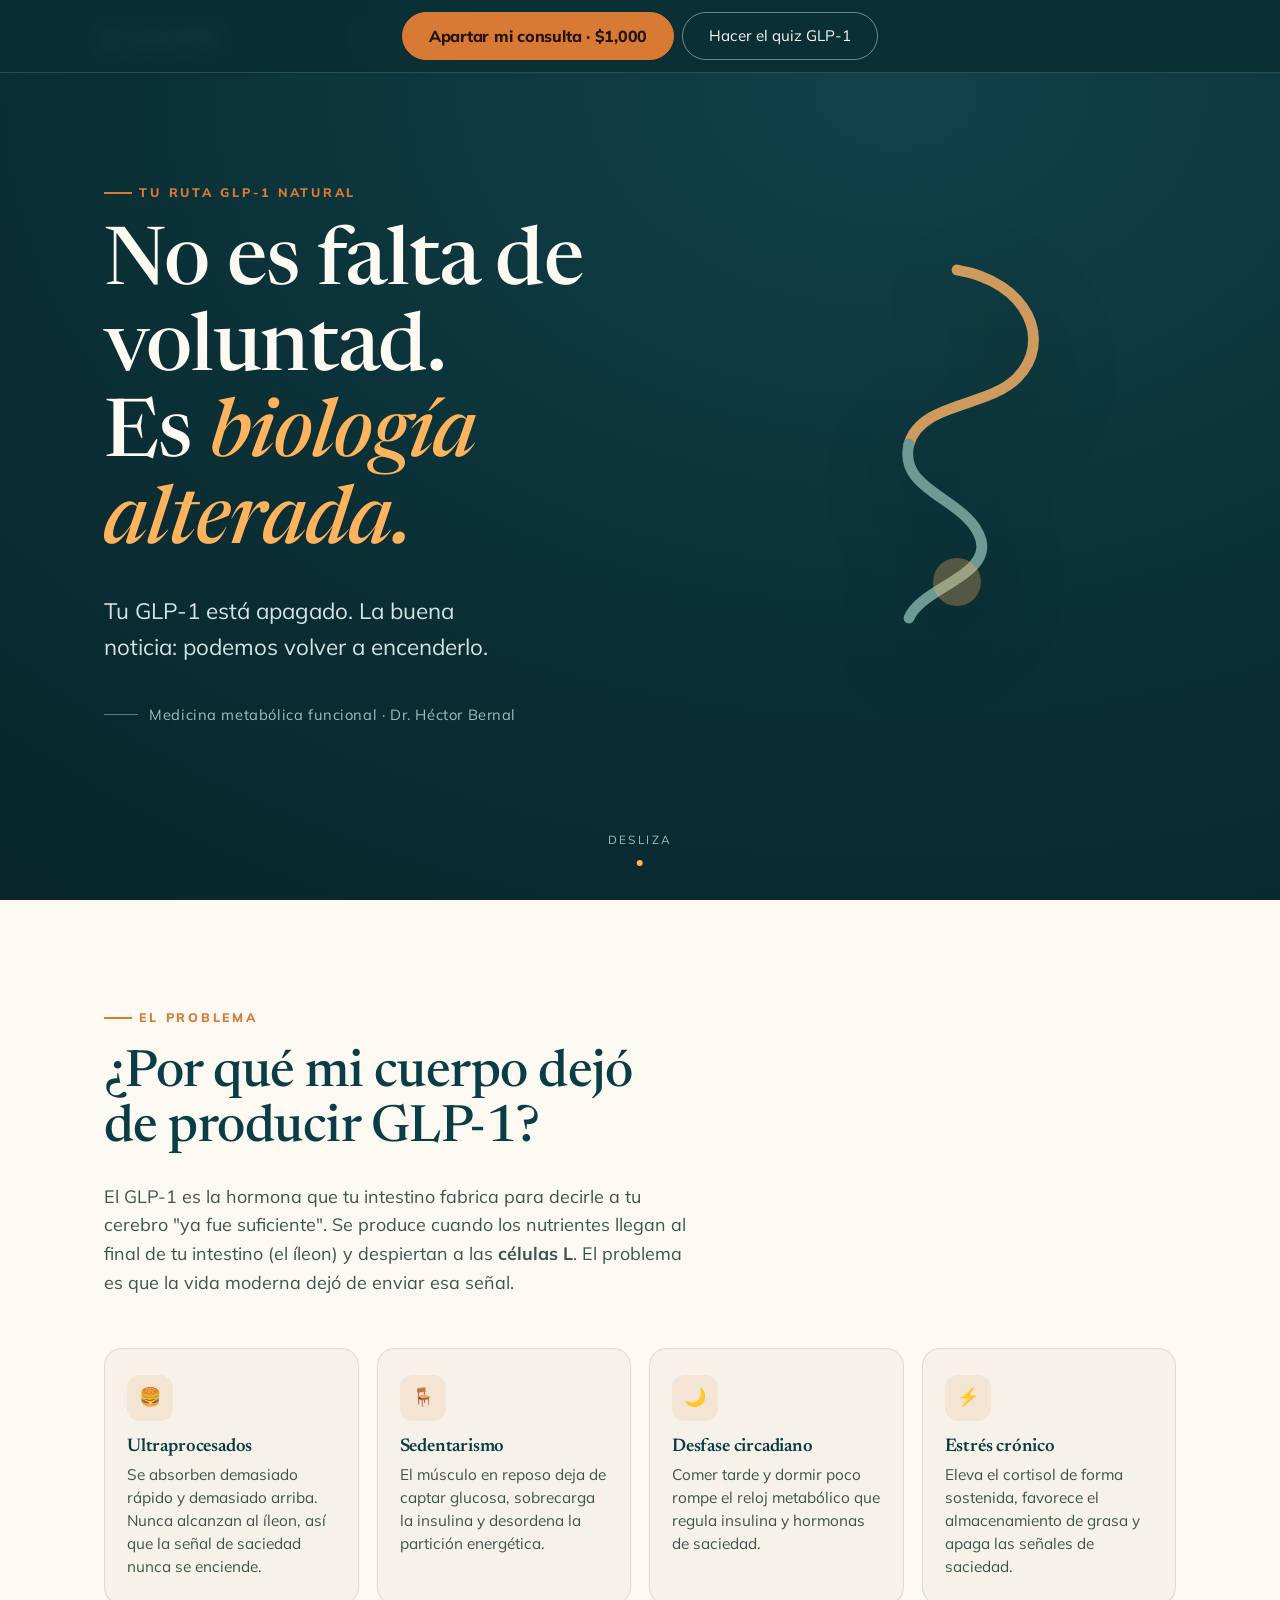
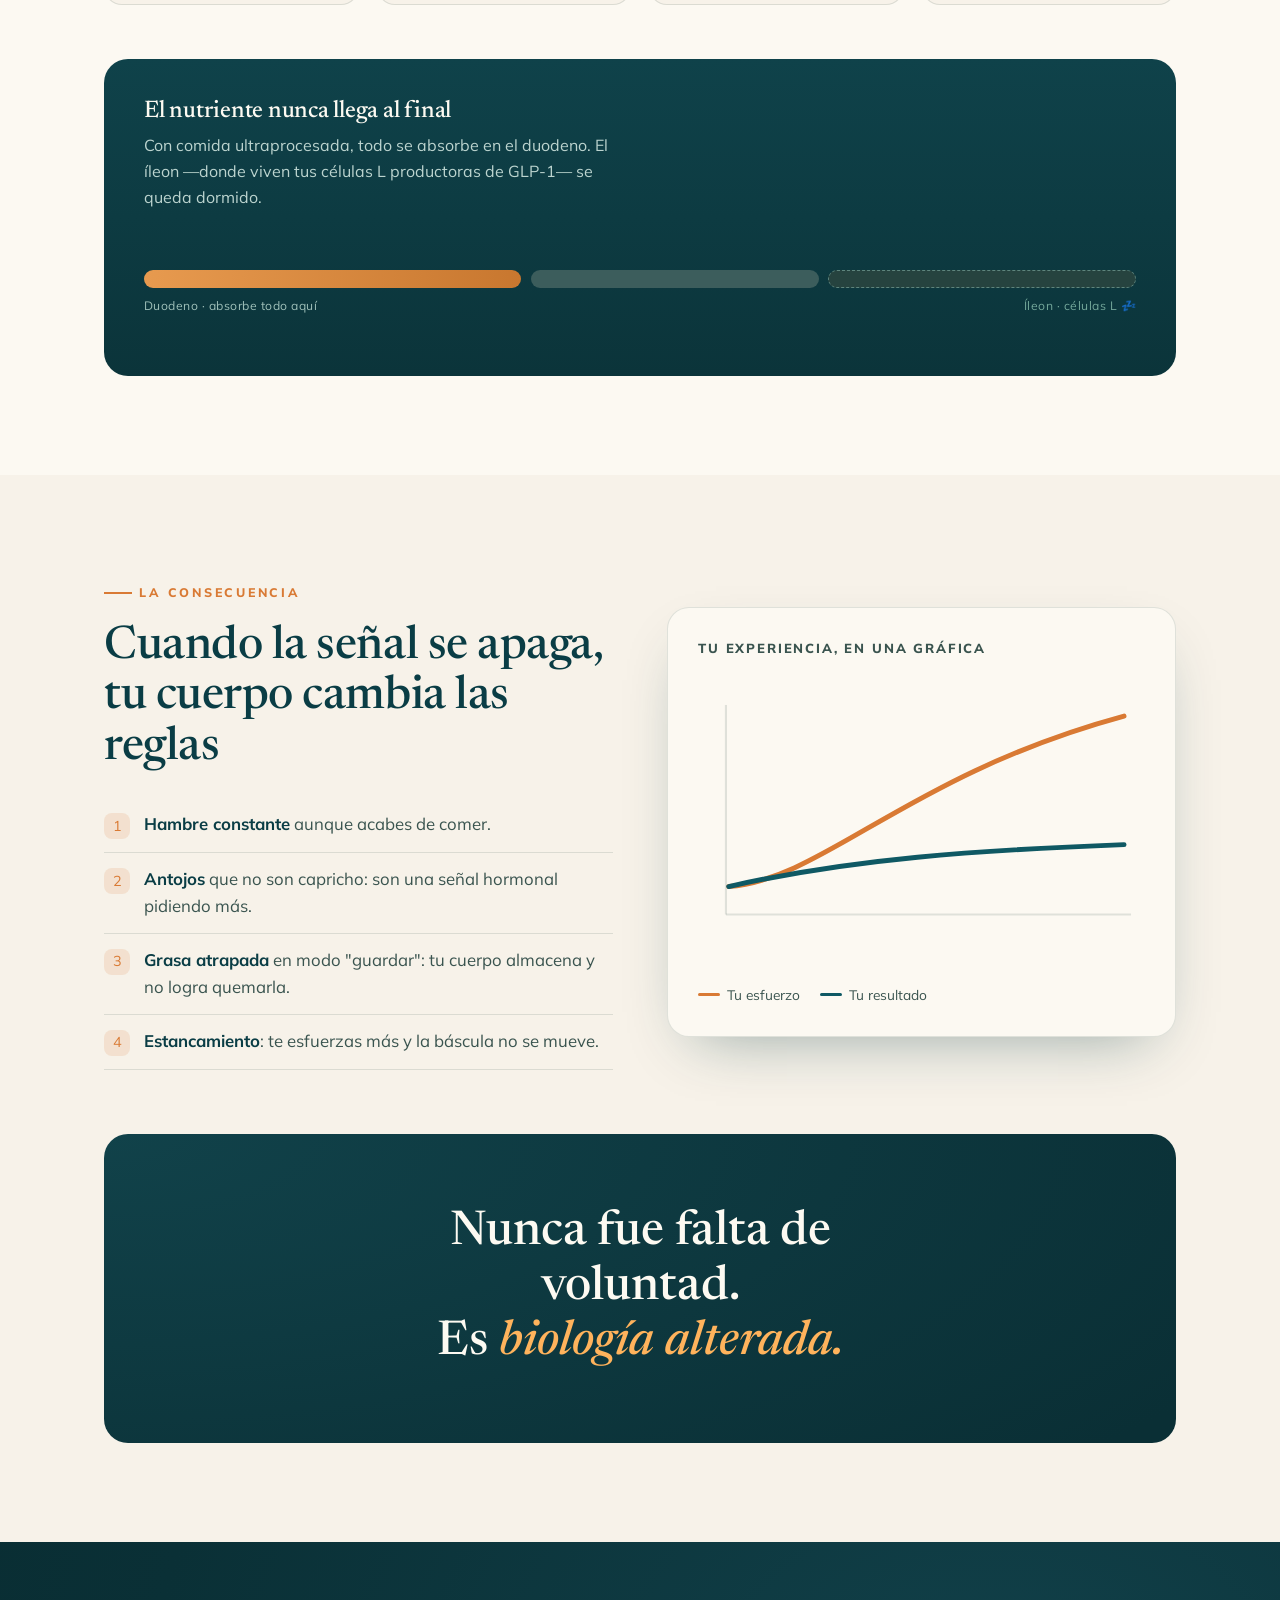
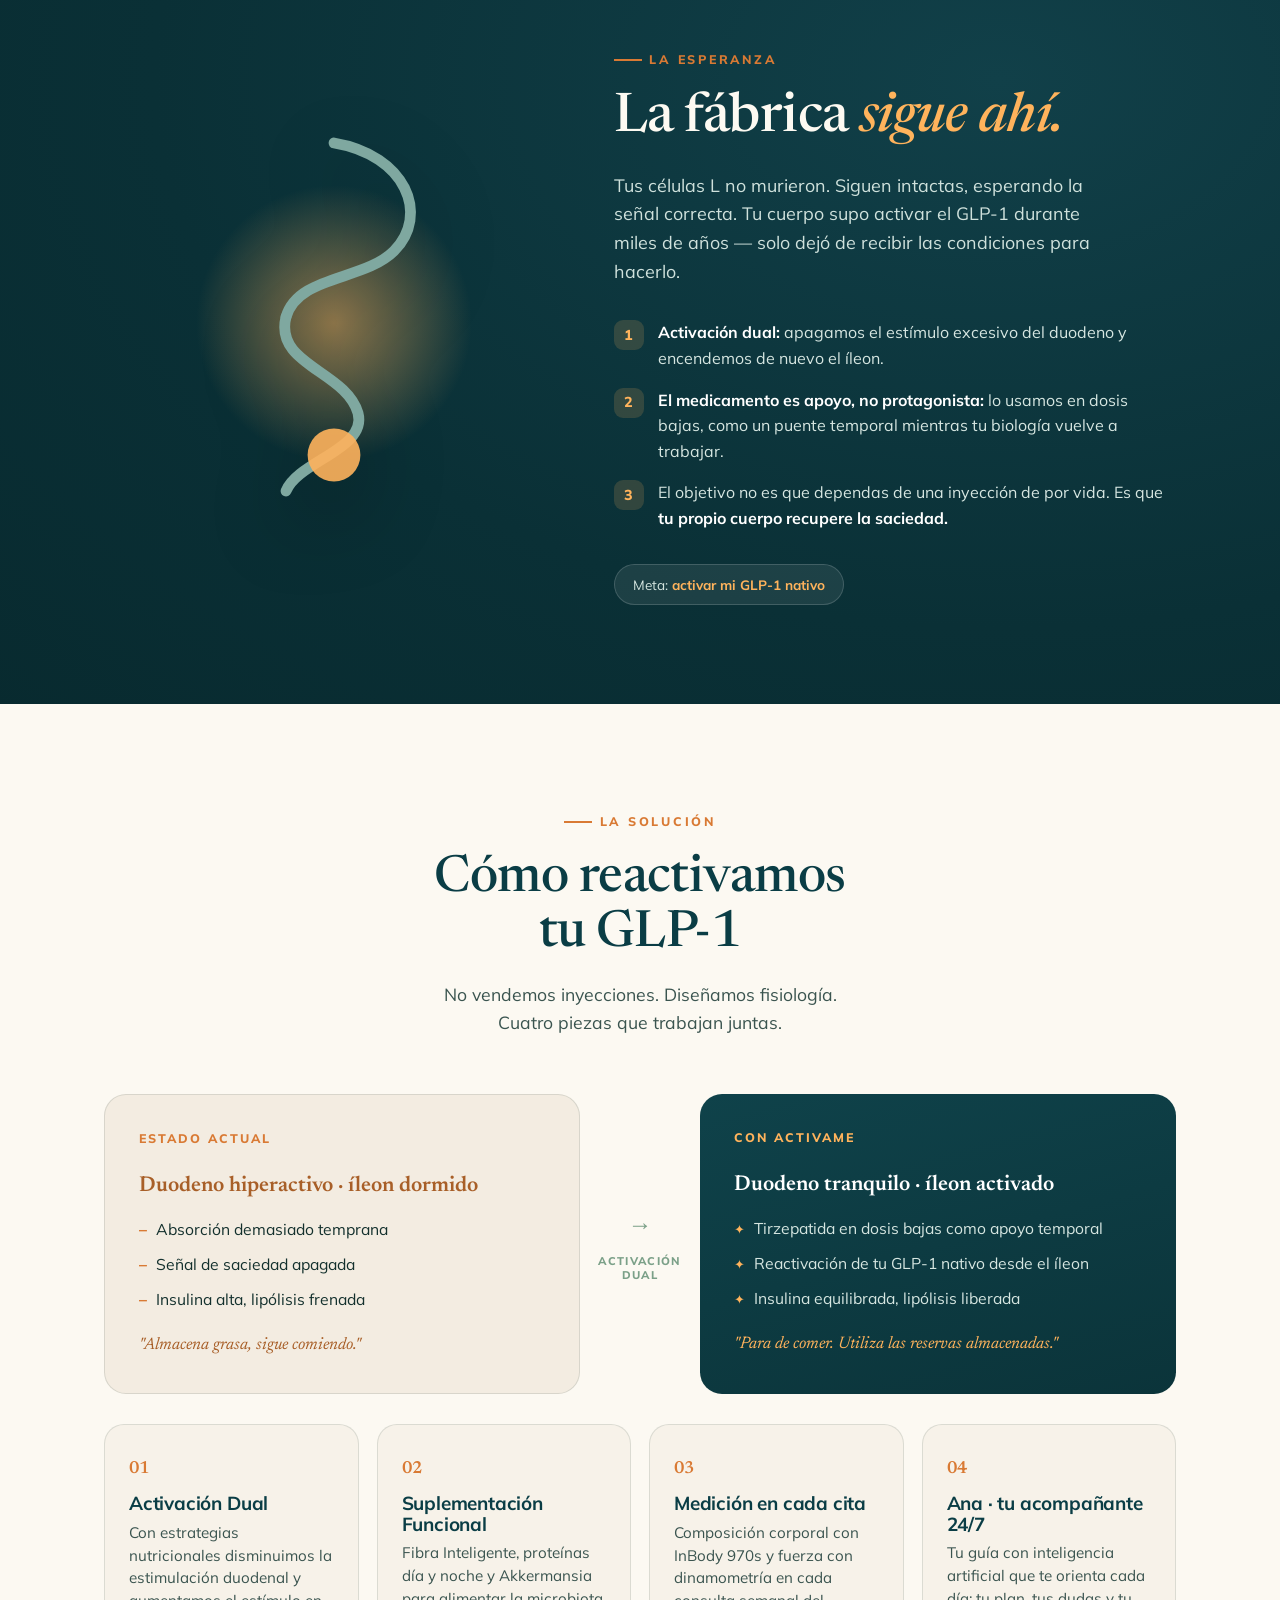
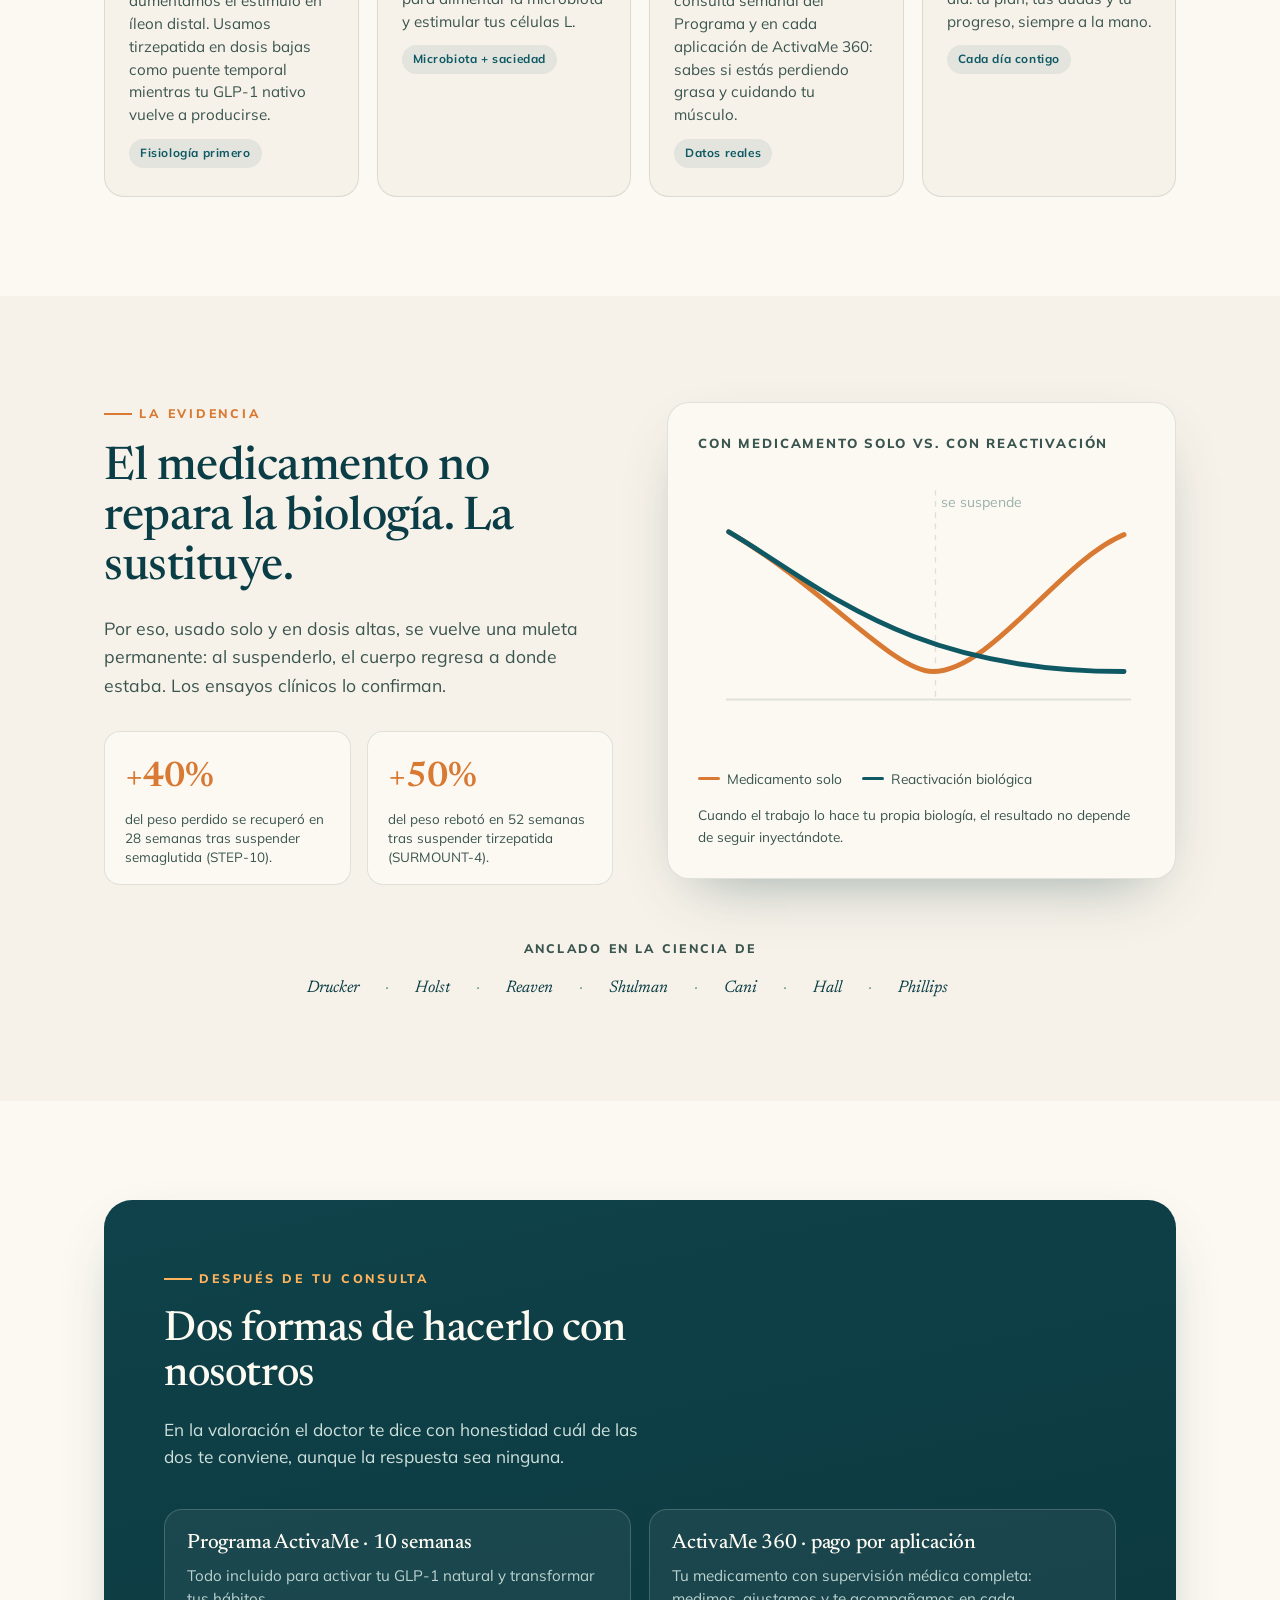
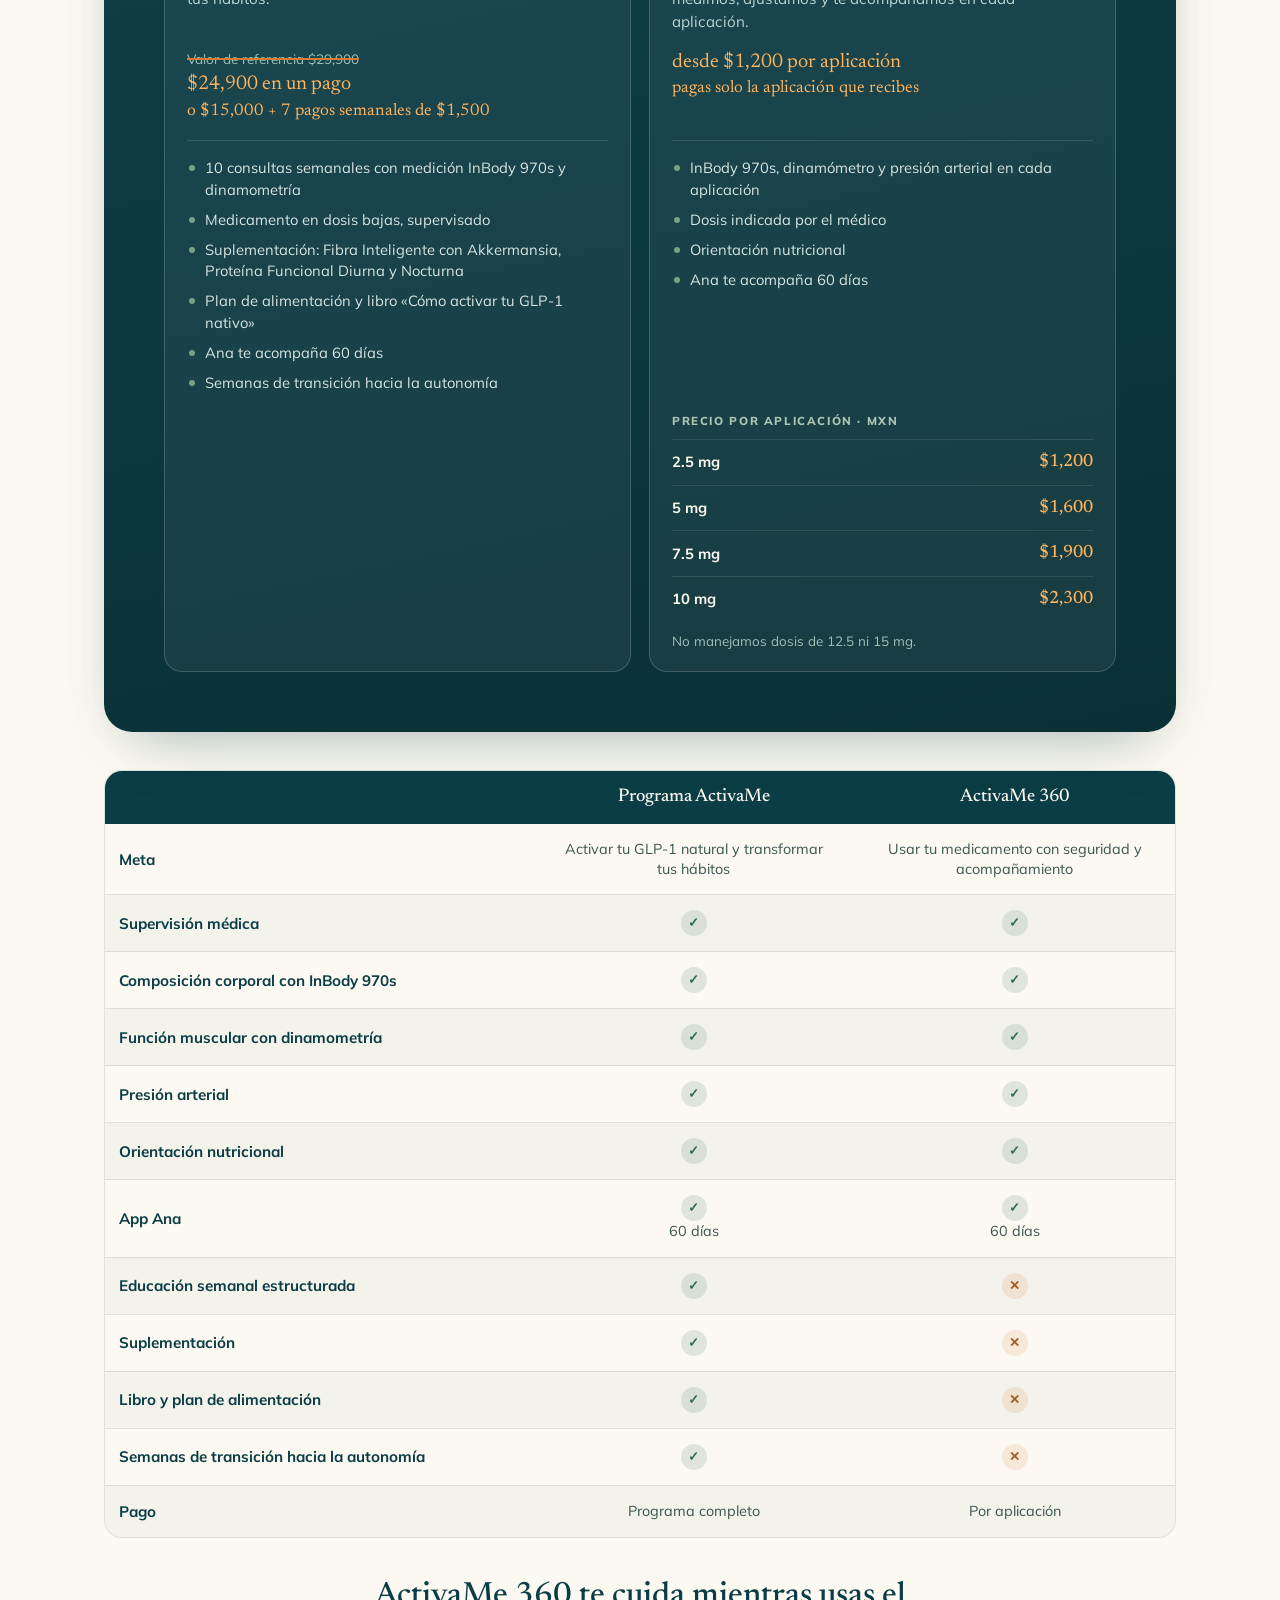
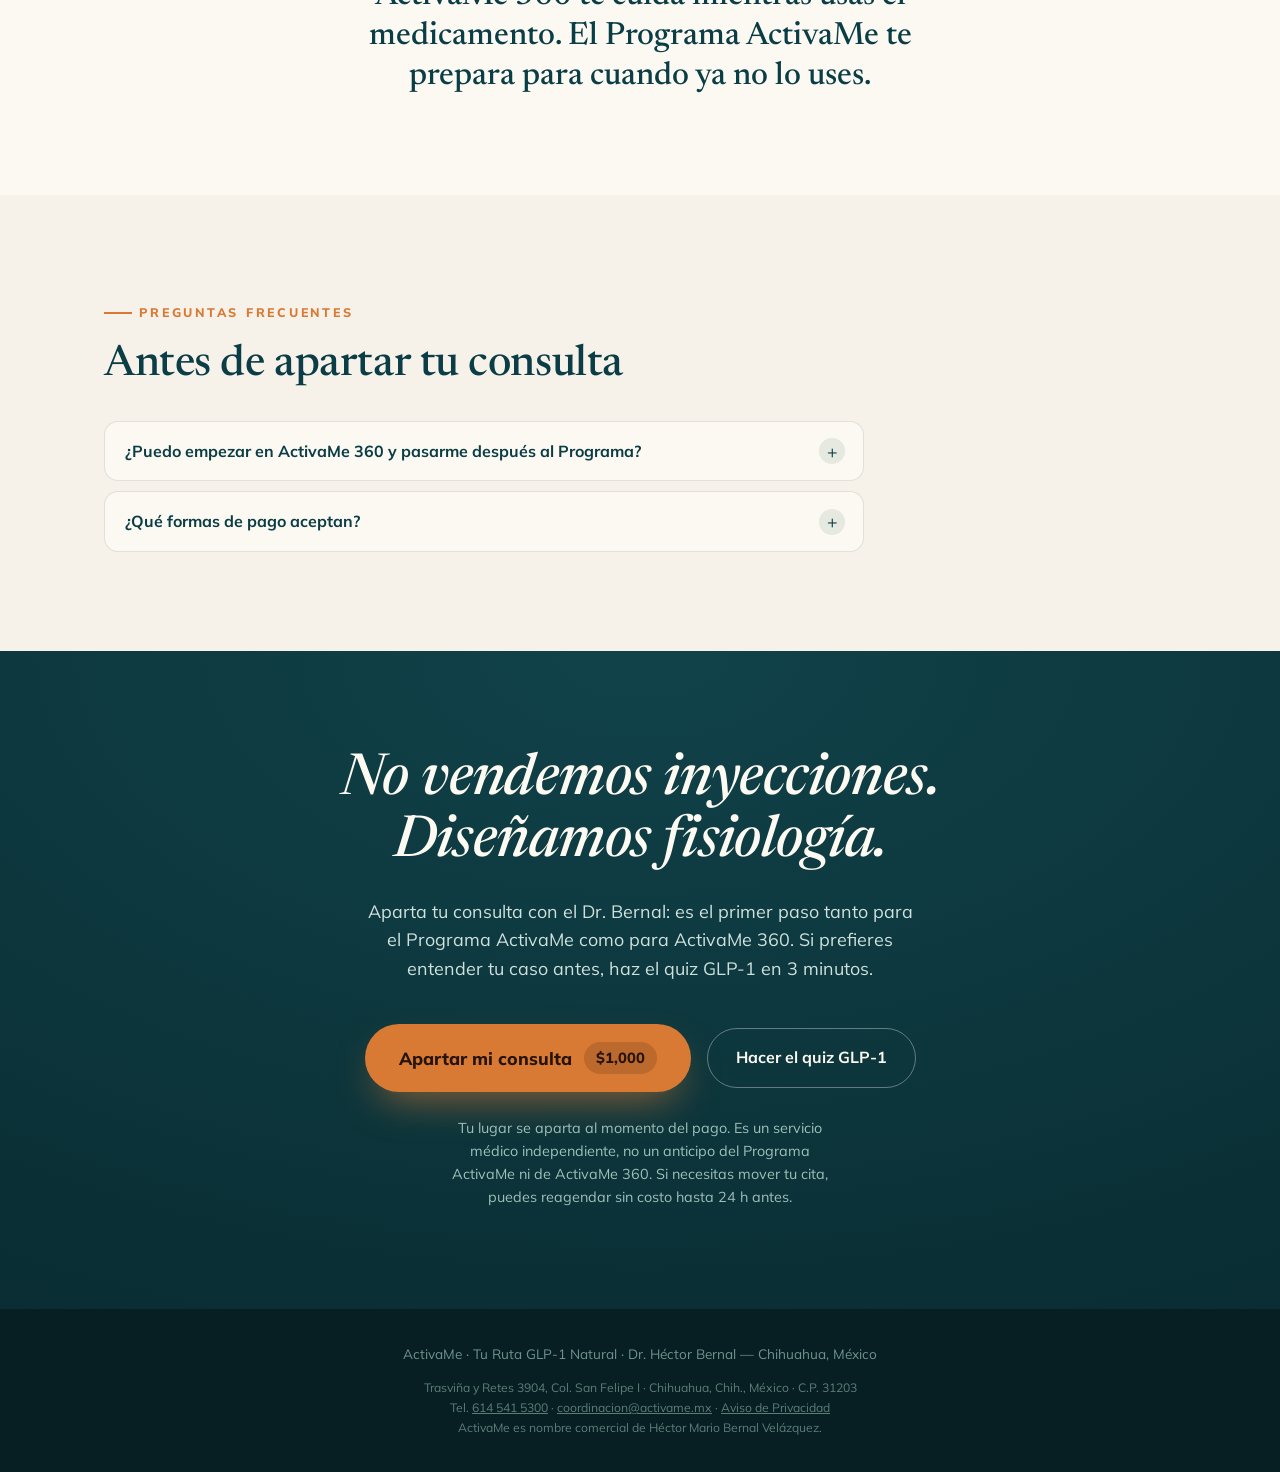
==== commit e3371086: "Quita el Panel de laboratorio del Programa en /consulta Los laboratorios no forman parte del Program" ====
--- a/consulta/index.html
+++ b/consulta/index.html
@@ -257,7 +257,6 @@
 .opt-list{list-style:none;margin-top:1.1rem;padding-top:1rem;border-top:1px solid rgba(255,255,255,.12);display:grid;gap:.55rem;align-content:start}
 .opt-list li{font-size:.92rem;color:#d6e6e1;line-height:1.45;padding-left:18px;position:relative}
 .opt-list li::before{content:"";position:absolute;left:2px;top:.55em;width:6px;height:6px;border-radius:50%;background:var(--sage)}
-.confirmar{font-size:.76rem;font-weight:800;color:#26140a;background:var(--amber-soft);border-radius:6px;padding:1px 6px}
 .opt-dosis{margin-top:1.2rem}
 .opt-dosis table{width:100%;border-collapse:collapse}
 .opt-dosis caption{text-align:left;padding-bottom:.5rem;font-size:.72rem;font-weight:800;letter-spacing:.14em;text-transform:uppercase;color:var(--sage-soft)}
@@ -784,7 +783,6 @@
             <li>Plan de alimentación y libro «Cómo activar tu GLP-1 nativo»</li>
             <li>Ana te acompaña 60 días</li>
             <li>Semanas de transición hacia la autonomía</li>
-            <li>Panel ActivaMe de laboratorio (glucosa, insulina, HOMA-IR, perfil de lípidos, TG/HDL) <span class="confirmar">[confirmar si forma parte del Programa]</span></li>
           </ul>
         </article>
         <article class="opt">
@@ -862,7 +860,8 @@
         <summary>¿Qué formas de pago aceptan?</summary>
         <div class="faq-a">
           <p>Efectivo y tarjeta de crédito o débito, directamente en la clínica. En ActivaMe 360
-          pagas cada aplicación al momento.</p>
+          pagas cada aplicación al momento. Los estudios de laboratorio, si el médico los indica,
+          se cobran aparte.</p>
         </div>
       </details>
     </div>
